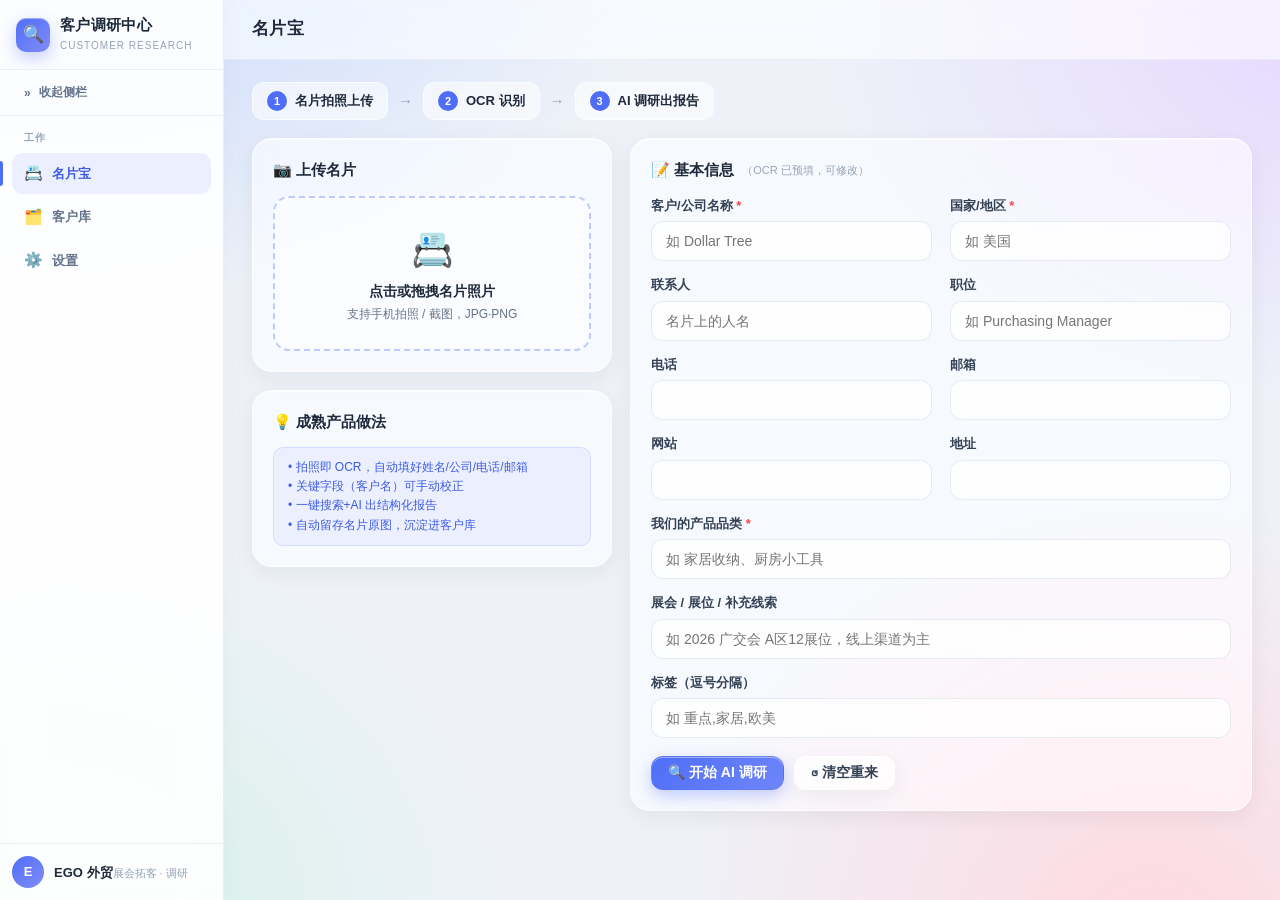
==== static/index.html @ 83ba2382 "feat: 升级名片宝客户调研工作台" ====
<!DOCTYPE html>
<html lang="zh-CN">
<head>
<meta charset="UTF-8">
<meta name="viewport" content="width=device-width, initial-scale=1.0">
<link rel="icon" href="/static/favicon.ico" type="image/x-icon">
<title>客户背景调研 · EGO</title>
<link rel="stylesheet" href="/static/styles.css">
</head>
<body>
<div class="layout">
  <!-- 侧栏 -->
  <aside class="sidebar" id="sidebar">
    <div class="sb-brand">
      <div class="sb-logo">🔍</div>
      <div class="sb-brand-txt">
        <b>客户调研中心</b>
        <span>Customer Research</span>
      </div>
    </div>
    <div class="sb-toggle">
      <button onclick="toggleSidebar()"><span style="font-weight:800">»</span><span class="lbl">收起侧栏</span></button>
    </div>
    <nav class="sb-nav">
      <div class="sb-group-label">工作</div>
      <div class="sb-link active" id="nav-entry" onclick="go('entry')"><span class="ic">📇</span><span class="lbl">名片宝</span></div>
      <div class="sb-link" id="nav-library" onclick="go('library')"><span class="ic">🗂️</span><span class="lbl">客户库</span></div>
      <div class="sb-link" id="nav-settings" onclick="go('settings')"><span class="ic">⚙️</span><span class="lbl">设置</span></div>
    </nav>
    <div class="sb-user">
      <div class="sb-avatar">E</div>
      <div class="sb-user-txt"><b>EGO 外贸</b><span>展会拓客 · 调研</span></div>
    </div>
  </aside>

  <!-- 主区 -->
  <div class="main">
    <header class="topbar">
      <button class="hamburger" id="hamburger" onclick="openSidebar()" aria-label="打开菜单">☰</button>
      <div>
        <h1 id="tb-title">名片宝</h1>
        <div class="sub" id="tb-sub"></div>
      </div>
      <div id="tb-actions"></div>
    </header>
    <div class="content">
      <div class="content-inner">
        <!-- 录入调研视图 -->
        <section id="view-entry" class="view"></section>
        <!-- 客户库视图 -->
        <section id="view-library" class="view" style="display:none"></section>
        <!-- 设置视图 -->
        <section id="view-settings" class="view" style="display:none"></section>
      </div>
    </div>
  </div>
</div>

<div class="toast" id="toast"></div>
<div id="lightbox-host"></div>
<div class="sb-overlay" id="sbOverlay" onclick="closeSidebar()"></div>

<script src="/static/app.js"></script>
</body>
</html>
---- static/styles.css ----
/* ============ Liquid Glass 设计系统（EGO 统一规范） ============ */
:root {
  --primary: #4f6ef7;
  --primary-dark: #3d5be5;
  --primary-2: #818cf8;
  --danger: #ef4444;
  --text-main: #0f172a;
  --text-sub: #1e293b;
  --text-body: #334155;
  --text-muted: #64748b;
  --text-weak: #94a3b8;
  --border: #e8ecf2;
  --header-h: 60px;
  --sidebar-w: 224px;
  --sidebar-w-collapsed: 68px;
  --page-max: 1400px;

  --spring: cubic-bezier(0.32, 0.72, 0, 1);
  --glass-bg: rgba(255, 255, 255, 0.55);
  --glass-bg-strong: rgba(255, 255, 255, 0.72);
  --glass-border: rgba(255, 255, 255, 0.65);
  --glass-shadow: 0 6px 22px rgba(15, 23, 42, 0.06), inset 0 1px 0 rgba(255, 255, 255, 0.7);
  --glass-shadow-lg: 0 30px 60px rgba(15, 23, 42, 0.18), inset 0 1px 0 rgba(255, 255, 255, 0.6);
}

* { margin: 0; padding: 0; box-sizing: border-box; }
html, body { height: 100%; }
body {
  font-family: "PingFang SC", "Microsoft YaHei", sans-serif;
  color: var(--text-main);
  -webkit-font-smoothing: antialiased;
  text-rendering: optimizeLegibility;
  line-height: 1.5;
  background:
    radial-gradient(1100px 720px at 6% -10%,   #c7d8ff 0%, transparent 55%),
    radial-gradient(1000px 760px at 104% 2%,   #e6d8ff 0%, transparent 52%),
    radial-gradient(900px 820px at 90% 104%,   #ffd9e1 0%, transparent 55%),
    radial-gradient(820px 700px at 4% 102%,    #d4f1e7 0%, transparent 55%),
    #eef2f8;
  background-attachment: fixed;
}

/* ============ 布局 ============ */
.layout { display: flex; min-height: 100vh; }

/* 侧栏 */
.sidebar {
  position: sticky; top: 0; height: 100vh; flex-shrink: 0;
  width: var(--sidebar-w);
  display: flex; flex-direction: column;
  background: rgba(255,255,255,0.92);
  backdrop-filter: blur(20px) saturate(160%); -webkit-backdrop-filter: blur(20px) saturate(160%);
  border-right: 1px solid rgba(226,232,240,0.7);
  box-shadow: 4px 0 24px rgba(15,23,42,0.025);
  transition: width 0.2s var(--spring);
  z-index: 50;
}
.sidebar.collapsed { width: var(--sidebar-w-collapsed); }
.sb-brand { display: flex; align-items: center; gap: 10px; padding: 16px; border-bottom: 1px solid rgba(226,232,240,0.7); overflow: hidden; }
.sb-logo { width: 34px; height: 34px; border-radius: 10px; flex-shrink: 0; display:flex;align-items:center;justify-content:center;
  background: linear-gradient(135deg, #4f6ef7, #818cf8); color: #fff; font-size: 17px;
  box-shadow: 0 6px 16px rgba(79,110,247,0.32), inset 0 1px 0 rgba(255,255,255,0.4); }
.sb-brand-txt { min-width: 0; line-height: 1.2; }
.sb-brand-txt b { display:block; font-size: 15px; font-weight: 800; color: #1e293b; letter-spacing: .3px; white-space: nowrap; }
.sb-brand-txt span { font-size: 10px; color: var(--text-weak); letter-spacing: 1px; text-transform: uppercase; }
.sb-toggle { padding: 8px 16px; border-bottom: 1px solid rgba(226,232,240,0.7); }
.sb-toggle button { display:flex; align-items:center; gap:8px; width:100%; border:none; background:none; cursor:pointer;
  color: var(--text-muted); font-size: 12px; font-weight: 600; font-family: inherit; padding: 6px 8px; border-radius: 9px; transition: all .2s var(--spring);}
.sb-toggle button:hover { background: rgba(79,110,247,0.08); color: var(--primary); }
.sb-nav { flex:1; overflow-y:auto; padding: 14px 12px; }
.sb-group-label { font-size: 10px; font-weight: 700; letter-spacing: 1.2px; color: var(--text-weak); text-transform: uppercase; padding: 0 12px 8px; }
.sb-link { display:flex; align-items:center; gap: 10px; padding: 9px 12px; margin-bottom: 3px; border-radius: 11px;
  color: var(--text-muted); font-size: 13px; font-weight: 600; cursor: pointer; position: relative; transition: all .2s var(--spring); white-space: nowrap; }
.sb-link:hover { background: rgba(255,255,255,0.6); color: var(--text-sub); }
.sb-link.active { background: rgba(79,110,247,0.1); color: var(--primary-dark); font-weight: 700; }
.sb-link.active::before { content:''; position:absolute; left:-12px; top:8px; bottom:8px; width:3px; border-radius: 0 3px 3px 0; background: var(--primary); }
.sb-link .ic { width: 18px; text-align:center; flex-shrink:0; font-size: 15px; }
.sidebar.collapsed .sb-brand-txt, .sidebar.collapsed .sb-group-label, .sidebar.collapsed .sb-link span.lbl, .sidebar.collapsed .sb-toggle span.lbl { display:none; }
.sidebar.collapsed .sb-link { justify-content: center; }
.sidebar.collapsed .sb-toggle button { justify-content: center; }
.sb-user { border-top: 1px solid rgba(226,232,240,0.7); padding: 12px; display:flex; align-items:center; gap:10px; }
.sb-avatar { width: 32px; height: 32px; border-radius: 50%; flex-shrink:0; background: linear-gradient(135deg,#4f6ef7,#818cf8); color:#fff; display:flex;align-items:center;justify-content:center; font-weight:700; font-size:13px; }
.sb-user-txt b { font-size: 13px; color: var(--text-sub); }
.sb-user-txt span { font-size: 11px; color: var(--text-weak); }
.sidebar.collapsed .sb-user-txt { display:none; }
.sidebar.collapsed .sb-user { justify-content:center; }

/* 主区 */
.main { flex:1; min-width:0; display:flex; flex-direction:column; }
.topbar { height: var(--header-h); flex-shrink:0; position: sticky; top:0; z-index: 40;
  display:flex; align-items:center; justify-content: space-between; padding: 0 28px;
  background: rgba(255,255,255,0.6); backdrop-filter: blur(14px) saturate(160%); -webkit-backdrop-filter: blur(14px) saturate(160%);
  border-bottom: 1px solid rgba(226,232,240,0.6); }
.topbar h1 { font-size: 17px; font-weight: 800; color: var(--text-sub); letter-spacing:.3px; }
.topbar .sub { font-size: 11px; color: var(--text-weak); margin-top:1px; }
.content { flex:1; overflow-y:auto; padding: 22px 28px 60px; }
.content-inner { max-width: var(--page-max); margin: 0 auto; }
.view { animation: viewFade .4s var(--spring) both; }
@keyframes viewFade { from { opacity:0; transform: translateY(10px);} to { opacity:1; transform:none; } }

/* ============ 玻璃卡片 ============ */
.glass {
  background: var(--glass-bg);
  backdrop-filter: blur(14px) saturate(160%); -webkit-backdrop-filter: blur(14px) saturate(160%);
  border: 1px solid var(--glass-border); border-radius: 20px; padding: 20px;
  box-shadow: var(--glass-shadow);
  transition: transform .28s var(--spring), box-shadow .28s var(--spring), border-color .28s;
}
.glass:hover { box-shadow: 0 16px 36px rgba(15,23,42,0.12), inset 0 1px 0 rgba(255,255,255,0.7); }
.card-title { font-size: 15px; font-weight: 700; color: var(--text-sub); margin-bottom: 14px; display:flex; align-items:center; gap:8px; }

/* ============ 按钮 ============ */
.btn { display:inline-flex; align-items:center; justify-content:center; gap:6px; height: 34px; padding: 0 16px; border-radius: 12px;
  font-size: 14px; font-weight: 600; cursor: pointer; border: 1px solid transparent; font-family: inherit; white-space: nowrap; transition: all .22s var(--spring); }
.btn-primary { background: linear-gradient(135deg,#4f6ef7,#6f86fa); color:#fff; box-shadow: 0 6px 16px rgba(79,110,247,0.32), inset 0 1px 0 rgba(255,255,255,0.4); }
.btn-primary:hover { transform: translateY(-1px); box-shadow: 0 8px 20px rgba(79,110,247,0.4), inset 0 1px 0 rgba(255,255,255,0.5); }
.btn-primary:active { transform: translateY(0) scale(0.98); }
.btn-primary:disabled { opacity:.5; cursor:not-allowed; transform:none; }
.btn-ghost { background: rgba(255,255,255,0.55); backdrop-filter: blur(10px); -webkit-backdrop-filter: blur(10px); color: var(--text-body); border:1px solid rgba(255,255,255,0.7); box-shadow: var(--glass-shadow); }
.btn-ghost:hover { color: var(--primary); border-color: rgba(79,110,247,0.4); background: rgba(255,255,255,0.7); }
.btn-danger { background: linear-gradient(135deg,#ef4444,#f87171); color:#fff; box-shadow: 0 6px 16px rgba(239,68,68,0.3), inset 0 1px 0 rgba(255,255,255,0.35); }
.btn-sm { height: 30px; padding: 0 12px; font-size: 13px; border-radius: 10px; }
.btn-icon { width:34px; height:34px; padding:0; border-radius:12px; }

/* ============ 表单 ============ */
.form-grid { display:grid; grid-template-columns: 1fr 1fr; gap: 14px 18px; }
.form-row { display:flex; flex-direction:column; gap:6px; }
.form-row.full { grid-column: 1 / -1; }
.form-row label { font-size: 13px; font-weight: 600; color: var(--text-body); }
.form-row label .req { color: var(--danger); }
.form-row input, .form-row textarea, .form-row select {
  padding: 11px 14px; border-radius: 12px; font-size: 14px; color: var(--text-main); font-family: inherit;
  border: 1px solid rgba(226,232,240,0.85); background: rgba(255,255,255,0.6);
  backdrop-filter: blur(8px); -webkit-backdrop-filter: blur(8px); transition: border-color .2s var(--spring), box-shadow .2s var(--spring), background .2s; width:100%; }
.form-row input:focus, .form-row textarea:focus, .form-row select:focus { outline:none; border-color: var(--primary); box-shadow: 0 0 0 4px rgba(79,110,247,0.14); background: rgba(255,255,255,0.85); }
.form-row textarea { resize: vertical; min-height: 70px; line-height:1.6; }
@media (max-width: 620px) { .form-grid { grid-template-columns: 1fr; } }

/* ============ 上传区 ============ */
.dropzone { border: 2px dashed rgba(79,110,247,0.35); border-radius: 16px; padding: 26px; text-align:center; cursor:pointer;
  background: rgba(255,255,255,0.45); transition: all .2s var(--spring); color: var(--text-muted); }
.dropzone:hover, .dropzone.drag { border-color: var(--primary); background: rgba(79,110,247,0.06); color: var(--primary); }
.dropzone .dz-ic { font-size: 34px; }
.dropzone .dz-t { font-size: 14px; font-weight: 700; margin-top: 6px; color: var(--text-sub); }
.dropzone .dz-s { font-size: 12px; margin-top: 3px; }
.img-preview { margin-top: 14px; display:flex; gap:12px; align-items:center; }
.img-preview img { width: 120px; height: 80px; object-fit: cover; border-radius: 12px; box-shadow: var(--glass-shadow); }
.img-preview .meta { font-size: 12px; color: var(--text-muted); }

/* ============ 状态徽章 ============ */
.badge { font-size: 11px; font-weight: 700; padding: 3px 10px; border-radius: 8px; white-space: nowrap; }
.badge-new { background: rgba(148,163,184,0.18); color: #64748b; }
.badge-researched { background: rgba(79,110,247,0.14); color: var(--primary); }
.badge-contacted { background: rgba(34,197,94,0.14); color: #16a34a; }
.badge-deal { background: rgba(245,158,11,0.16); color: #b45309; }
.status-select { font-size: 11px; padding: 3px 8px; border-radius: 8px; border:1px solid rgba(226,232,240,0.9); background: rgba(255,255,255,0.7); font-family:inherit; color: var(--text-body); cursor:pointer; }
.match-high { background: #dcfce7; color: #166534; }
.match-medium { background: #fef9c3; color: #854d0e; }
.match-low { background: #fee2e2; color: #991b1b; }

/* ============ 表格 ============ */
.toolbar { display:flex; gap:10px; align-items:center; flex-wrap:wrap; margin-bottom: 16px; }
.toolbar .search { flex:1; min-width: 200px; position:relative; }
.toolbar .search input { width:100%; padding: 9px 14px 9px 36px; border-radius: 12px; border:1px solid rgba(226,232,240,0.85); background: rgba(255,255,255,0.6); font-family:inherit; font-size:13px; }
.toolbar .search input:focus { outline:none; border-color: var(--primary); box-shadow: 0 0 0 4px rgba(79,110,247,0.12); }
.toolbar .search .si { position:absolute; left:12px; top:50%; transform: translateY(-50%); color: var(--text-weak); }
.table-wrap { overflow:auto; border-radius: 16px; }
table.tbl { width:100%; border-collapse: collapse; font-size: 13px; }
.tbl thead th { text-align:left; font-size: 11px; font-weight:700; letter-spacing:.5px; color: var(--text-muted); padding: 12px 14px; border-bottom: 1px solid rgba(226,232,240,0.8); position:sticky; top:0; background: rgba(255,255,255,0.8); backdrop-filter: blur(8px); }
.tbl tbody td { padding: 12px 14px; border-bottom: 1px solid rgba(226,232,240,0.55); color: var(--text-body); vertical-align: middle; }
.tbl tbody tr { transition: background .18s var(--spring); cursor:pointer; }
.tbl tbody tr:hover { background: rgba(79,110,247,0.05); }
.tbl .c-name { font-weight: 700; color: var(--text-sub); }
.tbl .c-sub { font-size: 11px; color: var(--text-weak); }
.row-actions { display:flex; gap:6px; }

/* ============ 报告 ============ */
.rpt-head { display:flex; justify-content: space-between; align-items:flex-start; gap:14px; flex-wrap:wrap; margin-bottom: 18px; }
.rpt-head h2 { font-size: 22px; font-weight: 800; color: var(--text-sub); }
.rpt-head .meta { font-size: 12px; color: var(--text-weak); margin-top:4px; }
.rpt-summary { background: rgba(79,110,247,0.06); border:1px solid rgba(79,110,247,0.18); border-radius: 14px; padding: 14px 16px; font-size: 14px; color: var(--text-sub); margin-bottom: 18px; line-height:1.7; }
.section { margin-bottom: 12px; border:1px solid var(--glass-border); border-radius: 14px; overflow:hidden; background: rgba(255,255,255,0.5); }
.sec-hd { padding: 13px 16px; background: rgba(255,255,255,0.4); display:flex; align-items:center; gap:10px; cursor:pointer; user-select:none; transition: background .18s; }
.sec-hd:hover { background: rgba(79,110,247,0.06); }
.sec-hd h3 { font-size: 14px; font-weight: 700; color: var(--text-sub); flex:1; }
.sec-hd .arr { color: var(--text-weak); font-size: 12px; }
.sec-bd { padding: 16px; font-size: 13px; color: var(--text-body); line-height: 1.9; }
.sec-bd.off { display:none; }
.sec-bd ul, .sec-bd ol { padding-left: 20px; margin: 6px 0; }
.sec-bd li { margin: 4px 0; }
.sec-bd p { margin: 6px 0; }
.sec-bd h4 { font-size: 13px; color: var(--text-sub); margin: 10px 0 4px; }
.sec-bd strong { color: var(--text-main); }
.sec-bd a { color: var(--primary); }
.tag-red { background:#fee2e2; color:#991b1b; padding:1px 8px; border-radius:10px; font-size:11px; font-weight:600; }
.tag-yellow { background:#fef9c3; color:#854d0e; padding:1px 8px; border-radius:10px; font-size:11px; font-weight:600; }

/* 媒体墙 */
.media-sec { margin-top: 18px; }
.media-sec h4 { font-size: 13px; font-weight:700; color: var(--text-sub); margin-bottom: 10px; }
.gallery { display:flex; flex-wrap:wrap; gap:8px; }
.gallery img { height: 130px; width:auto; object-fit:cover; border-radius: 12px; cursor:pointer; box-shadow: 0 4px 12px rgba(15,23,42,0.08), inset 0 1px 0 rgba(255,255,255,0.5); transition: transform .25s var(--spring); }
.gallery img:hover { transform: scale(1.04); }
.vid-grid { display:grid; grid-template-columns: repeat(auto-fill, minmax(220px,1fr)); gap:12px; margin-top:10px; }
.vid-card { border-radius:14px; overflow:hidden; background: rgba(255,255,255,0.6); border:1px solid var(--glass-border); box-shadow: var(--glass-shadow); transition: transform .25s var(--spring); }
.vid-card:hover { transform: translateY(-3px); }
.vid-card a { text-decoration:none; color:inherit; display:block; }
.vid-card .thumb { width:100%; height:120px; background: #0f172a center/cover no-repeat; position:relative; }
.vid-card .thumb .play { position:absolute; inset:0; display:flex; align-items:center; justify-content:center; color:#fff; font-size:30px; background: rgba(15,23,42,0.25); }
.vid-card .vt { padding: 10px 12px; font-size:12px; color: var(--text-body); line-height:1.5; }

/* 进度 */
.progress-wrap { text-align:center; padding: 30px; }
.spinner { width:38px; height:38px; border:3px solid rgba(79,110,247,0.2); border-top-color: var(--primary); border-radius:50%; margin: 0 auto 14px; animation: spin 0.8s linear infinite; }
@keyframes spin { to { transform: rotate(360deg);} }
.progress-wrap p { font-size:13px; color: var(--text-muted); }

/* 空状态 */
.empty { text-align:center; padding: 50px 20px; color: var(--text-weak); }
.empty .e-ic { font-size: 40px; }

/* Toast */
.toast { position:fixed; left:50%; bottom:28px; transform: translateX(-50%) translateY(16px); background: rgba(15,23,42,0.88); color:#fff; font-size:13px; font-weight:500; padding:10px 18px; border-radius:12px; box-shadow:0 12px 32px rgba(15,23,42,0.25); opacity:0; pointer-events:none; transition: opacity .25s ease, transform .25s ease; z-index: 9999; max-width: 80vw; }
.toast.show { opacity:1; transform: translateX(-50%) translateY(0); }

/* 灯箱 */
.lightbox { position:fixed; inset:0; z-index:300; background: rgba(15,23,42,0.9); backdrop-filter: blur(8px); display:flex; align-items:center; justify-content:center; }
.lightbox img { max-width:88vw; max-height:84vh; border-radius:12px; box-shadow:0 30px 60px rgba(0,0,0,0.5); }
.lightbox .lb-close { position:absolute; top:20px; right:24px; width:40px; height:40px; border-radius:50%; border:none; cursor:pointer; background: rgba(255,255,255,0.15); color:#fff; font-size:22px; }
.lightbox .lb-close:hover { background: rgba(255,255,255,0.3); }

/* 两栏布局（录入页） */
.two-col { display:grid; grid-template-columns: 360px 1fr; gap: 18px; align-items:start; }
@media (max-width: 980px){ .two-col { grid-template-columns: 1fr; } }
.stack > * + * { margin-top: 18px; }

/* 提示条 */
.note { font-size: 12px; padding: 10px 14px; border-radius: 10px; line-height:1.6; }
.note-warn { background: #fffbeb; border:1px solid #fde68a; color:#92400e; }
.note-info { background: rgba(79,110,247,0.06); border:1px solid rgba(79,110,247,0.15); color: var(--primary-dark); }

/* ============ 移动端专项优化 ============ */
.hamburger { display:none; width:38px; height:38px; border:none; background:rgba(79,110,247,0.1); color:var(--primary); border-radius:11px; font-size:18px; cursor:pointer; flex-shrink:0; align-items:center; justify-content:center; }

@media (max-width: 820px) {
  /* 侧栏变抽屉 + 遮罩 */
  .hamburger { display:flex; }
  .sidebar {
    position: fixed; top:0; left:0; height:100vh; z-index:200;
    width: var(--sidebar-w); transform: translateX(-100%);
    box-shadow: 12px 0 40px rgba(15,23,42,0.25);
    transition: transform .26s var(--spring);
  }
  .sidebar.open { transform: translateX(0); }
  .sidebar.collapsed { width: var(--sidebar-w); } /* 移动端强制展开 */
  .sb-overlay { position:fixed; inset:0; background:rgba(15,23,42,0.42); backdrop-filter:blur(2px); -webkit-backdrop-filter:blur(2px); z-index:150; opacity:0; pointer-events:none; transition:opacity .26s ease; }
  .sb-overlay.show { opacity:1; pointer-events:auto; }

  /* 顶栏 */
  .topbar { padding: 0 12px; height:54px; }
  .topbar h1 { font-size:15px; }
  .topbar .sub { font-size:10px; }

  /* 内容 */
  .content { padding: 14px 12px 56px; }
  .content-inner { max-width:100%; }

  /* 表单 / 两栏单列 */
  .form-grid { grid-template-columns: 1fr; gap:12px; }
  .two-col { gap:14px; }

  /* 触控区加大 */
  .btn { height:40px; padding:0 14px; }
  .btn-sm { height:34px; }
  .status-select { height:34px; }
  .toolbar { gap:8px; }
  .toolbar .search { min-width:100%; }
  .dropzone { padding:20px 14px; }

  /* 报告页 */
  .rpt-head h2 { font-size:18px; }
  .gallery img { height:96px; }
  .vid-grid { grid-template-columns: 1fr 1fr; }

  /* 客户库表格 → 卡片 */
  .tbl thead { display:none; }
  .tbl, .tbl tbody, .tbl tr, .tbl td { display:block; width:100%; }
  .tbl tbody tr { background:rgba(255,255,255,0.55); border:1px solid var(--glass-border); border-radius:13px; margin-bottom:10px; padding:4px 2px; box-shadow:var(--glass-shadow); }
  .tbl tbody tr:hover { background:rgba(255,255,255,0.72); }
  .tbl tbody td { border:none; padding:8px 14px; display:flex; justify-content:space-between; align-items:center; gap:14px; text-align:right; }
  .tbl tbody td::before { content:attr(data-label); font-size:11px; font-weight:700; color:var(--text-muted); text-align:left; flex-shrink:0; }
  .tbl .c-name { font-weight:700; }
  .row-actions { width:100%; justify-content:flex-end; }

  /* 弹窗 / 灯箱移动适配 */
  .lightbox { padding:10px !important; }
  .lightbox .glass { max-width:100% !important; }
}

@media (max-width: 420px) {
  .vid-grid { grid-template-columns: 1fr; }
  .rpt-head h2 { font-size:16px; }
  .topbar .sub { display:none; }
}

/* 步骤条（录入页顶部流程引导） */
.steps { display:flex; align-items:center; gap:10px; flex-wrap:wrap; margin-bottom:18px; }
.step { display:flex; align-items:center; gap:8px; background:var(--glass-bg); border:1px solid var(--glass-border); border-radius:12px; padding:8px 14px; font-size:13px; font-weight:600; color:var(--text-sub); }
.step .num { display:inline-flex; align-items:center; justify-content:center; width:20px; height:20px; border-radius:50%; background:var(--primary); color:#fff; font-size:11px; font-weight:800; }
.step-arrow { color:var(--text-weak); font-size:15px; }
.cfg-status { margin-top:14px; font-size:13px; min-height:20px; }
@media (max-width: 820px){
  .steps { gap:6px; }
  .step { font-size:12px; padding:6px 10px; }
  .step-arrow { font-size:13px; }
}
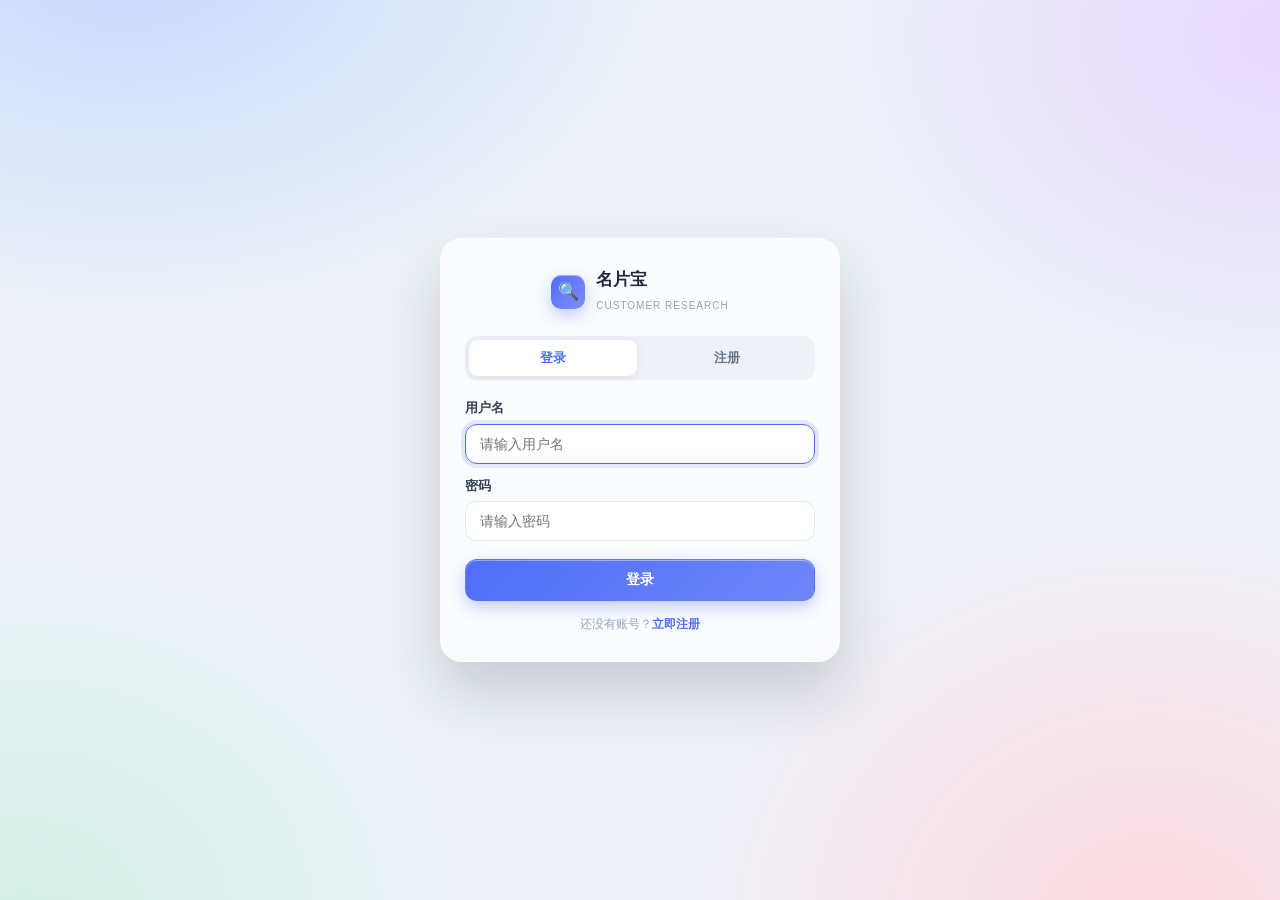
==== commit 712300df: "feat(ui+docs): 账号体系界面截图更新 + 清除公开仓库中的凭据与品牌痕迹 screenshots/ — 整套替换   - 新增 16 张界面截图：桌面端客户库（表格/卡片）、客户档案与调" ====
--- a/static/index.html
+++ b/static/index.html
@@ -4,7 +4,7 @@
 <meta charset="UTF-8">
 <meta name="viewport" content="width=device-width, initial-scale=1.0">
 <link rel="icon" href="/static/favicon.ico" type="image/x-icon">
-<title>客户背景调研 · EGO</title>
+<title>名片宝 · 客户背景调研</title>
 <link rel="stylesheet" href="/static/styles.css">
 </head>
 <body>
@@ -25,12 +25,10 @@
       <div class="sb-group-label">工作</div>
       <div class="sb-link active" id="nav-entry" onclick="go('entry')"><span class="ic">📇</span><span class="lbl">名片宝</span></div>
       <div class="sb-link" id="nav-library" onclick="go('library')"><span class="ic">🗂️</span><span class="lbl">客户库</span></div>
-      <div class="sb-link" id="nav-settings" onclick="go('settings')"><span class="ic">⚙️</span><span class="lbl">设置</span></div>
+      <div class="sb-link admin-only" id="nav-admin" onclick="go('admin')" style="display:none"><span class="ic">👥</span><span class="lbl">账户管理</span></div>
+      <div class="sb-link admin-only" id="nav-settings" onclick="go('settings')" style="display:none"><span class="ic">🔑</span><span class="lbl">API 设置</span></div>
     </nav>
-    <div class="sb-user">
-      <div class="sb-avatar">E</div>
-      <div class="sb-user-txt"><b>EGO 外贸</b><span>展会拓客 · 调研</span></div>
-    </div>
+    <div class="sb-user" id="sbUser"></div>
   </aside>
 
   <!-- 主区 -->
@@ -41,7 +39,9 @@
         <h1 id="tb-title">名片宝</h1>
         <div class="sub" id="tb-sub"></div>
       </div>
-      <div id="tb-actions"></div>
+      <div id="tb-actions">
+        <button class="help-btn" id="helpBtn" onclick="toggleHelp()" aria-label="应用说明" title="应用说明">?</button>
+      </div>
     </header>
     <div class="content">
       <div class="content-inner">
@@ -51,13 +51,53 @@
         <section id="view-library" class="view" style="display:none"></section>
         <!-- 设置视图 -->
         <section id="view-settings" class="view" style="display:none"></section>
+        <!-- 账户管理视图（管理员） -->
+        <section id="view-admin" class="view" style="display:none"></section>
       </div>
     </div>
   </div>
 </div>
 
+<!-- 登录 / 注册（未登录时覆盖全屏） -->
+<div class="auth-gate" id="authGate" style="display:none">
+  <div class="auth-card">
+    <div class="auth-brand">
+      <div class="sb-logo">🔍</div>
+      <div>
+        <b>名片宝</b>
+        <span>Customer Research</span>
+      </div>
+    </div>
+    <div class="auth-tabs">
+      <button class="auth-tab active" id="tabLogin" onclick="switchAuth('login')">登录</button>
+      <button class="auth-tab" id="tabRegister" onclick="switchAuth('register')">注册</button>
+    </div>
+    <div class="auth-form" id="authForm"></div>
+  </div>
+</div>
+
 <div class="toast" id="toast"></div>
 <div id="lightbox-host"></div>
+
+<!-- 应用说明弹层（右上角 ? 触发） -->
+<div class="help-pop" id="helpPop" style="display:none">
+  <div class="help-head">
+    <div class="help-title">应用说明</div>
+    <button class="help-close" onclick="toggleHelp()" aria-label="关闭">✕</button>
+  </div>
+  <div class="help-body">
+    <p class="help-intro">名片宝用于展会拓客：拍一张名片照片，系统自动完成识别与客户背景调研。</p>
+    <ol class="help-steps">
+      <li><b>上传名片</b>：点击或拖拽名片照片，即保存到本账号的「名片夹」（按账号分开存放）。</li>
+      <li><b>OCR 识别</b>：对已保存的名片自动识别，填好姓名、公司、电话、邮箱等字段，可随时重试。</li>
+      <li><b>人工校正</b>：关键字段（尤其是客户名称）可手动修改。</li>
+      <li><b>AI 调研</b>：联网搜索 + AI 生成结构化报告；也可以不传名片，直接输入客户名称调研。</li>
+      <li><b>沉淀客户库</b>：报告与名片自动关联入库，支持筛选与批量导出。</li>
+    </ol>
+    <p class="help-foot">提示：调研任务会排队执行（并发上限默认 2），每个账号每天默认最多 10 次，避免打爆搜索/大模型额度。未配置视觉模型时，OCR 自动回退本地识别，请重点核对客户名称。</p>
+  </div>
+</div>
+
 <div class="sb-overlay" id="sbOverlay" onclick="closeSidebar()"></div>
 
 <script src="/static/app.js"></script>
--- a/static/styles.css
+++ b/static/styles.css
@@ -1,4 +1,4 @@
-/* ============ Liquid Glass 设计系统（EGO 统一规范） ============ */
+/* ============ Liquid Glass 设计系统（统一规范） ============ */
 :root {
   --primary: #4f6ef7;
   --primary-dark: #3d5be5;
@@ -303,14 +303,475 @@
   .topbar .sub { display:none; }
 }
 
-/* 步骤条（录入页顶部流程引导） */
-.steps { display:flex; align-items:center; gap:10px; flex-wrap:wrap; margin-bottom:18px; }
-.step { display:flex; align-items:center; gap:8px; background:var(--glass-bg); border:1px solid var(--glass-border); border-radius:12px; padding:8px 14px; font-size:13px; font-weight:600; color:var(--text-sub); }
-.step .num { display:inline-flex; align-items:center; justify-content:center; width:20px; height:20px; border-radius:50%; background:var(--primary); color:#fff; font-size:11px; font-weight:800; }
-.step-arrow { color:var(--text-weak); font-size:15px; }
+/* ============ 账号 / 角色 ============ */
+.sb-logout { margin-left:auto; flex-shrink:0; width:28px; height:28px; border:none; border-radius:9px; cursor:pointer; background:rgba(148,163,184,0.14); color:var(--text-muted); font-size:14px; transition:all .2s var(--spring); }
+.sb-logout:hover { background:rgba(239,68,68,0.12); color:var(--danger); }
+.sidebar.collapsed .sb-logout { display:none; }
+.sb-user-txt { min-width:0; overflow:hidden; }
+.sb-user-txt b, .sb-user-txt span { display:block; white-space:nowrap; overflow:hidden; text-overflow:ellipsis; }
+
+/* 登录 / 注册门 */
+.auth-gate { position:fixed; inset:0; z-index:500; display:flex; align-items:center; justify-content:center; padding:20px;
+  background:
+    radial-gradient(1000px 680px at 10% -6%, #c7d8ff 0%, transparent 55%),
+    radial-gradient(900px 700px at 100% 4%, #e6d8ff 0%, transparent 52%),
+    radial-gradient(880px 780px at 90% 104%, #ffd9e1 0%, transparent 55%),
+    radial-gradient(820px 680px at 2% 102%, #d4f1e7 0%, transparent 55%), #eef2f8; }
+.auth-card { width:100%; max-width:400px; background:var(--glass-bg-strong); backdrop-filter:blur(20px) saturate(160%); -webkit-backdrop-filter:blur(20px) saturate(160%);
+  border:1px solid var(--glass-border); border-radius:22px; padding:28px 24px; box-shadow:var(--glass-shadow-lg); animation:viewFade .4s var(--spring) both; }
+.auth-brand { display:flex; align-items:center; gap:11px; justify-content:center; margin-bottom:20px; }
+.auth-brand b { display:block; font-size:17px; font-weight:800; color:var(--text-sub); }
+.auth-brand span { font-size:10px; color:var(--text-weak); letter-spacing:1px; text-transform:uppercase; }
+.auth-tabs { display:flex; gap:6px; background:rgba(148,163,184,0.12); border-radius:12px; padding:4px; margin-bottom:18px; }
+.auth-tab { flex:1; height:36px; border:none; background:none; border-radius:9px; font-family:inherit; font-size:13px; font-weight:700; color:var(--text-muted); cursor:pointer; transition:all .2s var(--spring); }
+.auth-tab.active { background:#fff; color:var(--primary); box-shadow:0 2px 8px rgba(15,23,42,0.08); }
+.auth-form .form-row { margin-bottom:12px; }
+.auth-submit { width:100%; height:42px; margin-top:6px; }
+.auth-hint { text-align:center; font-size:12px; color:var(--text-weak); margin-top:14px; }
+.auth-hint a { color:var(--primary); font-weight:600; cursor:pointer; }
+
+/* 角色 / 状态徽章 */
+.role-admin { background:rgba(79,110,247,0.14); color:var(--primary); }
+.role-user { background:rgba(148,163,184,0.16); color:#64748b; }
+.st-on { background:rgba(34,197,94,0.14); color:#16a34a; }
+.st-off { background:rgba(239,68,68,0.12); color:#dc2626; }
+
+/* 统计卡片 */
+.stat-row { display:grid; grid-template-columns:repeat(4,1fr); gap:14px; }
+.stat-card { background:var(--glass-bg); backdrop-filter:blur(14px) saturate(160%); -webkit-backdrop-filter:blur(14px) saturate(160%);
+  border:1px solid var(--glass-border); border-radius:16px; padding:16px 18px; box-shadow:var(--glass-shadow); }
+.stat-card .sv { font-size:26px; font-weight:800; color:var(--primary); line-height:1.1; }
+.stat-card .sl { font-size:12px; color:var(--text-muted); margin-top:4px; }
+
+/* 步骤条（录入页顶部流程引导）— 强制单行，窄屏自动压缩不换行 */
+.steps { display:flex; align-items:center; gap:10px; flex-wrap:nowrap; margin-bottom:18px; overflow:hidden; }
+.step { display:flex; align-items:center; gap:8px; background:var(--glass-bg); border:1px solid var(--glass-border); border-radius:12px; padding:8px 14px; font-size:13px; font-weight:600; color:var(--text-sub); flex:1 1 0; min-width:0; white-space:nowrap; }
+.step .num { display:inline-flex; align-items:center; justify-content:center; width:20px; height:20px; flex-shrink:0; border-radius:50%; background:var(--primary); color:#fff; font-size:11px; font-weight:800; }
+.step .stxt { overflow:hidden; text-overflow:ellipsis; white-space:nowrap; }
+.step-arrow { color:var(--text-weak); font-size:15px; flex-shrink:0; }
 .cfg-status { margin-top:14px; font-size:13px; min-height:20px; }
 @media (max-width: 820px){
   .steps { gap:6px; }
-  .step { font-size:12px; padding:6px 10px; }
+  .step { font-size:12px; padding:6px 10px; gap:6px; }
   .step-arrow { font-size:13px; }
-}
+  .stat-row { grid-template-columns:1fr 1fr; }
+}
+@media (max-width: 420px){
+  .steps { gap:4px; }
+  .step { font-size:11px; padding:5px 7px; gap:5px; border-radius:10px; }
+  .step .num { width:17px; height:17px; font-size:10px; }
+  .step-arrow { font-size:11px; }
+}
+
+/* ============ 移动端增强（v2） ============ */
+@media (max-width: 820px) {
+  /* 安全区适配（iPhone 刘海/底部横条） */
+  .sidebar { padding-top:env(safe-area-inset-top); padding-bottom:env(safe-area-inset-bottom); }
+  .topbar { padding-top:env(safe-area-inset-top); }
+  .auth-gate { padding:calc(16px + env(safe-area-inset-top)) 16px calc(16px + env(safe-area-inset-bottom)); }
+  .content { padding-bottom:calc(70px + env(safe-area-inset-bottom)); }
+
+  /* 顶栏操作区：图标按钮允许收缩 */
+  .topbar > div:last-child { display:flex; gap:6px; flex-shrink:0; }
+  .topbar h1 { white-space:nowrap; overflow:hidden; text-overflow:ellipsis; max-width:46vw; }
+
+  /* 侧栏抽屉内用户区加大触控 */
+  .sb-link { padding:12px 12px; font-size:14px; }
+  .sb-logout { width:34px; height:34px; }
+
+  /* 表单控件：iOS 防缩放需 ≥16px 字号 */
+  .form-row input, .form-row textarea, .form-row select { font-size:16px; padding:12px 14px; }
+  .toolbar .search input { font-size:16px; }
+
+  /* 灯箱内标题换行 */
+  .rpt-head h2 { word-break:break-word; }
+  .sec-hd h3 { font-size:13px; }
+  .sec-bd { padding:14px; font-size:13px; }
+
+  /* 账户管理表格 → 卡片 */
+  .stat-row { gap:10px; }
+  .stat-card { padding:13px 14px; }
+  .stat-card .sv { font-size:22px; }
+}
+
+@media (max-width: 420px) {
+  .stat-row { grid-template-columns:1fr 1fr; }
+  .auth-card { padding:22px 18px; }
+  .gallery img { height:78px; }
+}
+
+/* 触控友好：移动端可点区域不小于 44px 的辅助类 */
+@media (hover: none) and (pointer: coarse) {
+  .sb-link, .btn, .auth-tab, .status-select { min-height:40px; }
+}
+
+/* ============ 应用说明（右上角 ? 按钮 + 弹层） ============ */
+.help-btn {
+  width:32px; height:32px; flex-shrink:0; cursor:pointer;
+  display:flex; align-items:center; justify-content:center;
+  font-size:15px; font-weight:800; font-family:inherit; line-height:1;
+  color:var(--primary);
+  background:rgba(255,255,255,0.7);
+  border:1px solid rgba(79,110,247,0.28);
+  border-radius:50%;
+  box-shadow:0 2px 8px rgba(15,23,42,0.06);
+  transition:transform .2s var(--spring), background .2s, color .2s, border-color .2s, box-shadow .2s;
+}
+.help-btn:hover { background:var(--primary); color:#fff; border-color:var(--primary); transform:translateY(-1px);
+  box-shadow:0 6px 16px rgba(79,110,247,0.32); }
+.help-btn:active { transform:scale(.94); }
+.help-btn.active { background:var(--primary); color:#fff; border-color:var(--primary);
+  box-shadow:0 6px 16px rgba(79,110,247,0.32); }
+
+.help-pop {
+  position:fixed; top:calc(var(--header-h) - 6px); right:28px; z-index:80;
+  width:min(420px, calc(100vw - 32px));
+  background:rgba(255,255,255,0.96);
+  backdrop-filter:blur(20px) saturate(170%); -webkit-backdrop-filter:blur(20px) saturate(170%);
+  border:1px solid rgba(226,232,240,0.9);
+  border-radius:18px;
+  box-shadow:var(--glass-shadow-lg);
+  overflow:hidden;
+  transform-origin:top right;
+  animation:helpIn .26s var(--spring) both;
+}
+@keyframes helpIn { from { opacity:0; transform:translateY(-8px) scale(.97); } to { opacity:1; transform:none; } }
+
+.help-head {
+  display:flex; align-items:center; justify-content:space-between;
+  padding:14px 16px; border-bottom:1px solid rgba(226,232,240,0.8);
+  background:linear-gradient(135deg, rgba(79,110,247,0.10), rgba(129,140,248,0.05));
+}
+.help-title { font-size:15px; font-weight:800; color:var(--text-sub); letter-spacing:.3px; }
+.help-close {
+  width:26px; height:26px; border:none; cursor:pointer;
+  display:flex; align-items:center; justify-content:center;
+  font-size:13px; color:var(--text-muted); background:transparent; border-radius:8px;
+  transition:background .18s, color .18s;
+}
+.help-close:hover { background:rgba(15,23,42,0.06); color:var(--text-main); }
+
+.help-body { padding:15px 17px 17px; font-size:13px; color:var(--text-body); line-height:1.65; }
+.help-intro { margin-bottom:11px; color:var(--text-sub); }
+.help-steps { margin:0 0 12px; padding-left:20px; }
+.help-steps li { margin-bottom:7px; }
+.help-steps li:last-child { margin-bottom:0; }
+.help-steps b { color:var(--text-sub); font-weight:700; }
+.help-foot {
+  margin-top:12px; padding:10px 12px; font-size:12px; color:var(--text-muted);
+  background:rgba(79,110,247,0.06); border:1px solid rgba(79,110,247,0.12);
+  border-radius:11px; line-height:1.55;
+}
+
+@media (max-width: 820px) {
+  .help-pop { right:12px; left:12px; width:auto; top:calc(var(--header-h) + env(safe-area-inset-top) - 4px); }
+  .help-btn { width:36px; height:36px; }
+}
+
+/* ============================================================
+   客户库 · 企业级档案视图（v2）
+   设计原则：实心白卡（非毛玻璃）、统一卡片尺寸、结构化字段、
+             调研数据收进「档案抽屉」的标签页
+   ============================================================ */
+
+/* —— 顶部统计条 —— */
+.lib-stats { display:grid; grid-template-columns:repeat(5,1fr); gap:12px; margin-bottom:18px; }
+.ls-card {
+  background:#fff; border:1px solid var(--border); border-radius:14px; padding:14px 16px;
+  box-shadow:0 1px 2px rgba(15,23,42,0.04);
+}
+.ls-v { font-size:24px; font-weight:800; color:var(--text-main); line-height:1.15; letter-spacing:-.5px; }
+.ls-k { font-size:12px; color:var(--text-muted); margin-top:3px; }
+
+/* —— 工具栏 —— */
+.lib-bar {
+  display:flex; gap:10px; align-items:center; flex-wrap:wrap; margin-bottom:16px;
+  background:#fff; border:1px solid var(--border); border-radius:14px; padding:12px 14px;
+  box-shadow:0 1px 2px rgba(15,23,42,0.04);
+}
+.lib-search { flex:1; min-width:200px; position:relative; }
+.lib-search input { width:100%; padding:9px 14px 9px 36px; border-radius:10px; border:1px solid var(--border);
+  background:#f8fafc; font-family:inherit; font-size:13px; color:var(--text-main); transition:all .18s; }
+.lib-search input:focus { outline:none; border-color:var(--primary); background:#fff; box-shadow:0 0 0 3px rgba(79,110,247,0.12); }
+.lib-search .si { position:absolute; left:12px; top:50%; transform:translateY(-50%); color:var(--text-weak); font-size:13px; }
+.lib-bar-right { display:flex; gap:8px; align-items:center; margin-left:auto; }
+.lib-bar .status-select { height:34px; font-size:12.5px; padding:0 10px; border-radius:10px; background:#f8fafc; border-color:var(--border); }
+
+/* 视图切换 */
+.view-toggle { display:inline-flex; background:#f1f5f9; border-radius:10px; padding:3px; gap:2px; }
+.vt-btn { width:32px; height:28px; border:none; background:transparent; border-radius:7px; cursor:pointer;
+  color:var(--text-muted); font-size:14px; display:flex; align-items:center; justify-content:center; transition:all .18s; }
+.vt-btn:hover { color:var(--text-sub); }
+.vt-btn.active { background:#fff; color:var(--primary); box-shadow:0 1px 3px rgba(15,23,42,0.12); }
+
+/* 导出下拉 */
+.exp-menu { position:relative; }
+.exp-pop {
+  position:absolute; top:calc(100% + 6px); right:0; z-index:60; min-width:150px;
+  background:#fff; border:1px solid var(--border); border-radius:12px; padding:5px;
+  box-shadow:0 12px 32px rgba(15,23,42,0.14); display:none;
+}
+.exp-pop.show { display:block; animation:helpIn .18s var(--spring) both; }
+.exp-pop button { display:block; width:100%; text-align:left; padding:8px 12px; border:none; background:transparent;
+  border-radius:8px; font-family:inherit; font-size:13px; color:var(--text-body); cursor:pointer; transition:background .15s; }
+.exp-pop button:hover { background:rgba(79,110,247,0.08); color:var(--primary); }
+
+/* —— 客户档案卡片网格 —— */
+.cust-grid { display:grid; grid-template-columns:repeat(auto-fill, minmax(320px, 1fr)); gap:16px; }
+
+.ccard {
+  background:#fff; border:1px solid var(--border); border-radius:16px; padding:18px;
+  box-shadow:0 1px 2px rgba(15,23,42,0.04), 0 4px 12px rgba(15,23,42,0.03);
+  cursor:pointer; display:flex; flex-direction:column; gap:12px;
+  transition:transform .22s var(--spring), box-shadow .22s var(--spring), border-color .22s;
+  position:relative;
+}
+.ccard::before { content:''; position:absolute; left:0; top:16px; bottom:16px; width:3px; border-radius:0 3px 3px 0;
+  background:var(--primary); opacity:0; transition:opacity .22s; }
+.ccard:hover { transform:translateY(-3px); border-color:rgba(79,110,247,0.35);
+  box-shadow:0 12px 28px rgba(15,23,42,0.10); }
+.ccard:hover::before { opacity:1; }
+
+.cc-top { display:flex; align-items:flex-start; gap:12px; }
+.cc-avatar {
+  width:44px; height:44px; flex-shrink:0; border-radius:12px;
+  display:flex; align-items:center; justify-content:center;
+  font-size:19px; font-weight:800; color:#fff;
+  background:linear-gradient(135deg,#4f6ef7,#7c8ffa);
+  box-shadow:0 4px 10px rgba(79,110,247,0.28);
+}
+.cc-id { flex:1; min-width:0; }
+.cc-name { font-size:15px; font-weight:800; color:var(--text-main); line-height:1.35;
+  overflow:hidden; text-overflow:ellipsis; white-space:nowrap; }
+.cc-sub { font-size:12px; color:var(--text-muted); margin-top:2px;
+  overflow:hidden; text-overflow:ellipsis; white-space:nowrap; }
+.cc-dim { color:var(--text-weak); font-size:12px; }
+.cc-badge { flex-shrink:0; margin-top:2px; }
+
+.cc-meta { display:flex; flex-direction:column; gap:6px; padding:11px 0; border-top:1px solid #f1f5f9; border-bottom:1px solid #f1f5f9; }
+.cc-row { font-size:12.5px; color:var(--text-body); display:flex; align-items:center; gap:7px;
+  overflow:hidden; text-overflow:ellipsis; white-space:nowrap; }
+.cc-ic { font-size:12px; width:15px; flex-shrink:0; text-align:center; }
+
+.cc-tags { display:flex; flex-wrap:wrap; gap:5px; }
+.cc-tag { font-size:11px; font-weight:600; color:var(--primary-dark); background:rgba(79,110,247,0.09);
+  border:1px solid rgba(79,110,247,0.15); padding:2px 9px; border-radius:7px; }
+.cc-tag-more { background:#f1f5f9; color:var(--text-muted); border-color:var(--border); }
+
+.cc-foot { display:flex; align-items:center; justify-content:space-between; gap:10px; margin-top:auto; }
+.cc-score .badge { font-size:11px; }
+.cc-flag { font-size:11.5px; font-weight:600; }
+.cc-flag.ok { color:#16a34a; }
+.cc-flag.none { color:var(--text-weak); }
+.cc-date { font-size:11px; color:var(--text-weak); margin-top:-6px; }
+
+.cc-actions { display:flex; gap:8px; align-items:center; padding-top:12px; border-top:1px solid #f1f5f9; }
+.cc-actions .btn { flex:1; }
+.cc-actions .btn-icon { flex:0 0 34px; }
+
+/* —— 空状态（大） —— */
+.empty-lg { text-align:center; padding:72px 24px; background:#fff; border:1px dashed var(--border); border-radius:16px; }
+.empty-lg .e-ic { font-size:46px; }
+.empty-lg .e-t { font-size:16px; font-weight:700; color:var(--text-sub); margin-top:12px; }
+.empty-lg .e-s { font-size:13px; color:var(--text-muted); margin-top:6px; line-height:1.6; }
+
+/* ============================================================
+   客户档案抽屉（Profile Drawer）
+   ============================================================ */
+.lb-scrim { position:fixed; inset:0; z-index:320; background:rgba(15,23,42,0.42);
+  backdrop-filter:blur(3px); -webkit-backdrop-filter:blur(3px);
+  display:flex; align-items:flex-start; justify-content:center; padding:44px 20px; overflow:auto; }
+
+.profile {
+  width:100%; max-width:920px; margin:0 auto; background:#fff; border-radius:20px;
+  box-shadow:0 30px 70px rgba(15,23,42,0.32); overflow:hidden;
+  display:flex; flex-direction:column; max-height:calc(100vh - 88px);
+  animation:profIn .3s var(--spring) both;
+}
+@keyframes profIn { from{opacity:0; transform:translateY(14px) scale(.985);} to{opacity:1; transform:none;} }
+
+.pf-head { display:flex; align-items:center; gap:14px; padding:20px 22px; border-bottom:1px solid var(--border);
+  background:linear-gradient(135deg, rgba(79,110,247,0.05), rgba(129,140,248,0.02)); }
+.pf-avatar { width:52px; height:52px; flex-shrink:0; border-radius:14px; display:flex; align-items:center; justify-content:center;
+  font-size:22px; font-weight:800; color:#fff; background:linear-gradient(135deg,#4f6ef7,#7c8ffa);
+  box-shadow:0 6px 14px rgba(79,110,247,0.3); }
+.pf-id { flex:1; min-width:0; }
+.pf-name { font-size:20px; font-weight:800; color:var(--text-main); line-height:1.3; }
+.pf-sub { display:flex; align-items:center; gap:8px; flex-wrap:wrap; margin-top:6px; }
+.pf-no { font-size:11.5px; color:var(--text-weak); font-weight:600; letter-spacing:.3px; }
+.pf-close { width:34px; height:34px; flex-shrink:0; border:none; border-radius:10px; cursor:pointer;
+  background:rgba(15,23,42,0.05); color:var(--text-muted); font-size:15px; display:flex; align-items:center; justify-content:center;
+  transition:all .18s; }
+.pf-close:hover { background:rgba(239,68,68,0.1); color:var(--danger); }
+
+.pf-tabs { display:flex; gap:4px; padding:0 18px; border-bottom:1px solid var(--border); background:#fff; overflow-x:auto; }
+.pf-tab { position:relative; padding:13px 16px; border:none; background:transparent; cursor:pointer;
+  font-family:inherit; font-size:13.5px; font-weight:600; color:var(--text-muted); white-space:nowrap;
+  border-bottom:2px solid transparent; margin-bottom:-1px; transition:color .18s, border-color .18s; }
+.pf-tab:hover { color:var(--text-sub); }
+.pf-tab.active { color:var(--primary); border-bottom-color:var(--primary); }
+.pf-tab-n { display:inline-block; margin-left:5px; font-size:10.5px; font-weight:700; padding:1px 6px;
+  border-radius:8px; background:rgba(79,110,247,0.12); color:var(--primary); }
+
+.pf-body { flex:1; overflow-y:auto; padding:22px; background:#fbfcfe; }
+.pf-pane { display:none; }
+.pf-pane.active { display:block; animation:viewFade .3s var(--spring) both; }
+
+/* 名片原图 */
+.pf-cardimg { margin-bottom:18px; text-align:center; }
+.pf-cardimg img { max-width:100%; max-height:280px; border-radius:12px; cursor:pointer;
+  border:1px solid var(--border); box-shadow:0 4px 14px rgba(15,23,42,0.08); transition:transform .2s var(--spring); }
+.pf-cardimg img:hover { transform:scale(1.012); }
+.pf-cardimg-cap { font-size:11.5px; color:var(--text-weak); margin-top:7px; }
+
+/* 结构化字段组 */
+.pf-group { margin-bottom:18px; }
+.pf-group:last-child { margin-bottom:0; }
+.pf-group-t { font-size:12px; font-weight:800; letter-spacing:.6px; color:var(--text-muted);
+  text-transform:uppercase; margin-bottom:10px; display:flex; align-items:center; gap:8px; }
+.pf-group-t::after { content:''; flex:1; height:1px; background:var(--border); }
+.pf-fields { display:grid; grid-template-columns:repeat(2, 1fr); gap:1px; background:var(--border);
+  border:1px solid var(--border); border-radius:12px; overflow:hidden; }
+.pf-field { background:#fff; padding:11px 14px; display:flex; flex-direction:column; gap:3px; }
+/* 奇数个字段时最后一项跨整行，避免出现灰色空格 */
+.pf-field:last-child:nth-child(odd) { grid-column:1 / -1; }
+.pf-fk { font-size:11px; color:var(--text-weak); font-weight:600; }
+.pf-fv { font-size:13.5px; color:var(--text-main); font-weight:500; word-break:break-word; }
+.pf-fv a { color:var(--primary); text-decoration:none; }
+.pf-fv a:hover { text-decoration:underline; }
+.pf-tags { display:flex; flex-wrap:wrap; gap:6px; }
+
+.pf-foot { display:flex; align-items:center; justify-content:space-between; gap:12px;
+  padding:14px 22px; border-top:1px solid var(--border); background:#fff; }
+.pf-foot-l { display:flex; align-items:center; gap:10px; }
+.pf-foot .status-select { height:34px; font-size:12.5px; padding:0 10px; border-radius:10px; }
+
+/* 报告区在档案页内的样式微调 */
+.pf-pane .rpt-summary { background:#fff; border:1px solid var(--border); }
+.pf-pane .section { background:#fff; border-color:var(--border); }
+.pf-pane .sec-hd { background:#fbfcfe; }
+.pf-pane .sec-bd { background:#fff; }
+
+/* ============================================================
+   响应式
+   ============================================================ */
+@media (max-width: 980px) {
+  .lib-stats { grid-template-columns:repeat(3, 1fr); }
+}
+@media (max-width: 820px) {
+  .lib-stats { grid-template-columns:repeat(3, 1fr); gap:9px; }
+  .ls-card { padding:11px 12px; border-radius:12px; }
+  .ls-v { font-size:20px; }
+  .ls-k { font-size:11px; }
+  .cust-grid { grid-template-columns:1fr; gap:12px; }
+  .ccard { padding:15px; }
+  .lib-bar { padding:10px; gap:8px; }
+  .lib-search { min-width:100%; }
+  .lib-bar-right { margin-left:0; width:100%; }
+  .lib-bar-right .btn { flex:1; }
+  .lib-bar .status-select { flex:1; }
+  .view-toggle { order:-1; }
+
+  .lb-scrim { padding:0; align-items:stretch; }
+  .profile { max-width:none; border-radius:0; max-height:100vh; height:100vh; margin:0; }
+  .pf-head { padding:16px; }
+  .pf-avatar { width:44px; height:44px; font-size:19px; border-radius:12px; }
+  .pf-name { font-size:17px; }
+  .pf-body { padding:16px; }
+  .pf-fields { grid-template-columns:1fr; }
+  .pf-foot { padding:12px 16px; flex-wrap:wrap; }
+  .pf-foot-l { flex:1; }
+}
+
+/* ============================================================
+   调研报告 · 企业级排版（v2）
+   ============================================================ */
+.rptcard {
+  background:#fff; border:1px solid var(--border); border-radius:18px; padding:24px;
+  box-shadow:0 2px 8px rgba(15,23,42,0.05); margin-top:18px;
+}
+.rpt-head { display:flex; justify-content:space-between; align-items:flex-start; gap:14px; flex-wrap:wrap; margin-bottom:18px;
+  padding-bottom:16px; border-bottom:1px solid var(--border); }
+.rpt-head h2 { font-size:19px; font-weight:800; color:var(--text-main); }
+.rpt-head .meta { font-size:12px; color:var(--text-muted); margin-top:5px; }
+
+/* 报告摘要区 */
+.rpt-hero { background:linear-gradient(135deg, rgba(79,110,247,0.06), rgba(129,140,248,0.03));
+  border:1px solid rgba(79,110,247,0.16); border-radius:14px; padding:16px 18px; margin-bottom:16px; }
+.rpt-hero-sum { font-size:14.5px; color:var(--text-sub); line-height:1.75; font-weight:500; }
+.rpt-hero-reason { font-size:13px; color:var(--text-body); line-height:1.7; margin-top:10px; padding-top:10px;
+  border-top:1px dashed rgba(79,110,247,0.2); }
+.rpt-hero-reason b { color:var(--primary-dark); margin-right:8px; font-weight:700; }
+
+/* 报告工具条 */
+.rpt-bar { display:flex; align-items:center; justify-content:space-between; gap:12px; flex-wrap:wrap;
+  padding:10px 14px; background:#f8fafc; border:1px solid var(--border); border-radius:12px; margin-bottom:12px; }
+.rpt-bar-l { display:flex; align-items:center; gap:10px; }
+.rpt-bar-n { font-size:12.5px; color:var(--text-muted); font-weight:600; }
+.rpt-bar-r { display:flex; gap:6px; }
+
+/* 章节标题栏内的「暂无」标记 */
+.sec-na { font-size:10.5px; font-weight:700; color:var(--text-weak); background:#f1f5f9;
+  padding:2px 8px; border-radius:7px; margin-right:4px; }
+.sec-na-txt { color:var(--text-weak); font-size:13px; font-style:italic; }
+.section.sec-empty .sec-hd { opacity:.72; }
+.section.sec-empty .sec-hd h3 { color:var(--text-muted); font-weight:600; }
+
+/* 免责声明 */
+.rpt-disclaimer { margin-top:16px; padding:11px 14px; font-size:12px; color:var(--text-muted);
+  background:#fffbeb; border:1px solid #fde68a; border-radius:11px; line-height:1.6; }
+
+@media print {
+  .sidebar, .topbar, .lib-bar, .lib-stats, .rpt-bar, .cc-actions,
+  .pf-foot, .help-btn, .exp-menu { display:none !important; }
+  .rptcard { box-shadow:none; border:none; }
+  .content { padding:0; overflow:visible; }
+  body { background:#fff; }
+}
+
+@media (max-width: 820px) {
+  .rptcard { padding:16px; border-radius:14px; margin-top:12px; }
+  .rpt-head h2 { font-size:16px; }
+  .rpt-bar { flex-direction:column; align-items:stretch; }
+  .rpt-bar-r { justify-content:flex-end; }
+}
+
+/* ============================================================
+   录入页 · 名片夹 / 配额 / 操作区（v2）
+   ============================================================ */
+.card-title .title-hint { font-size:11px; font-weight:500; color:var(--text-weak); margin-left:auto; text-align:right; }
+
+.entry-actions { display:flex; gap:10px; margin-top:18px; flex-wrap:wrap; }
+.entry-meta { margin-top:12px; display:flex; align-items:center; gap:10px; }
+.quota-pill { font-size:12px; font-weight:600; color:var(--text-muted); background:#f1f5f9;
+  border:1px solid var(--border); border-radius:9px; padding:4px 11px; }
+.quota-pill.low { color:#b45309; background:#fffbeb; border-color:#fde68a; }
+.quota-pill.out { color:#b91c1c; background:#fef2f2; border-color:#fecaca; }
+
+/* 名片夹 */
+.card-strip { margin-top:14px; }
+.strip-title { font-size:11.5px; font-weight:700; color:var(--text-muted); letter-spacing:.4px; margin-bottom:8px; }
+.strip-empty { font-size:12px; color:var(--text-weak); padding:10px 0; }
+.strip-grid { display:grid; grid-template-columns:repeat(auto-fill, minmax(88px, 1fr)); gap:9px; max-height:260px; overflow-y:auto; }
+.cchip { position:relative; border:1px solid var(--border); border-radius:11px; overflow:hidden; cursor:pointer;
+  background:#fff; transition:all .2s var(--spring); }
+.cchip:hover { border-color:rgba(79,110,247,0.4); transform:translateY(-2px); box-shadow:0 6px 16px rgba(15,23,42,0.1); }
+.cchip.active { border-color:var(--primary); box-shadow:0 0 0 2px rgba(79,110,247,0.25); }
+.cchip img { width:100%; height:56px; object-fit:cover; display:block; background:#f1f5f9; }
+.cchip-meta { padding:5px 6px 6px; display:flex; flex-wrap:wrap; gap:3px; align-items:center; }
+.cchip-no { font-size:10px; font-weight:700; color:var(--text-muted); letter-spacing:.2px; }
+.cchip-tag { font-size:9.5px; font-weight:700; padding:1px 6px; border-radius:6px; background:#f1f5f9; color:var(--text-muted); }
+.cchip-tag.ok { background:#dcfce7; color:#166534; }
+.cchip-tag.ocr { background:rgba(79,110,247,0.12); color:var(--primary); }
+.cchip-del { position:absolute; top:3px; right:3px; width:20px; height:20px; border:none; border-radius:50%;
+  background:rgba(15,23,42,0.55); color:#fff; font-size:11px; cursor:pointer; display:flex; align-items:center; justify-content:center;
+  opacity:0; transition:opacity .18s; }
+.cchip:hover .cchip-del { opacity:1; }
+.cchip-del:hover { background:var(--danger); }
+
+@media (max-width: 820px){
+  .strip-grid { grid-template-columns:repeat(auto-fill, minmax(78px, 1fr)); max-height:none; }
+  .cchip img { height:50px; }
+  .entry-actions .btn { flex:1; }
+  .card-title .title-hint { display:none; }
+}
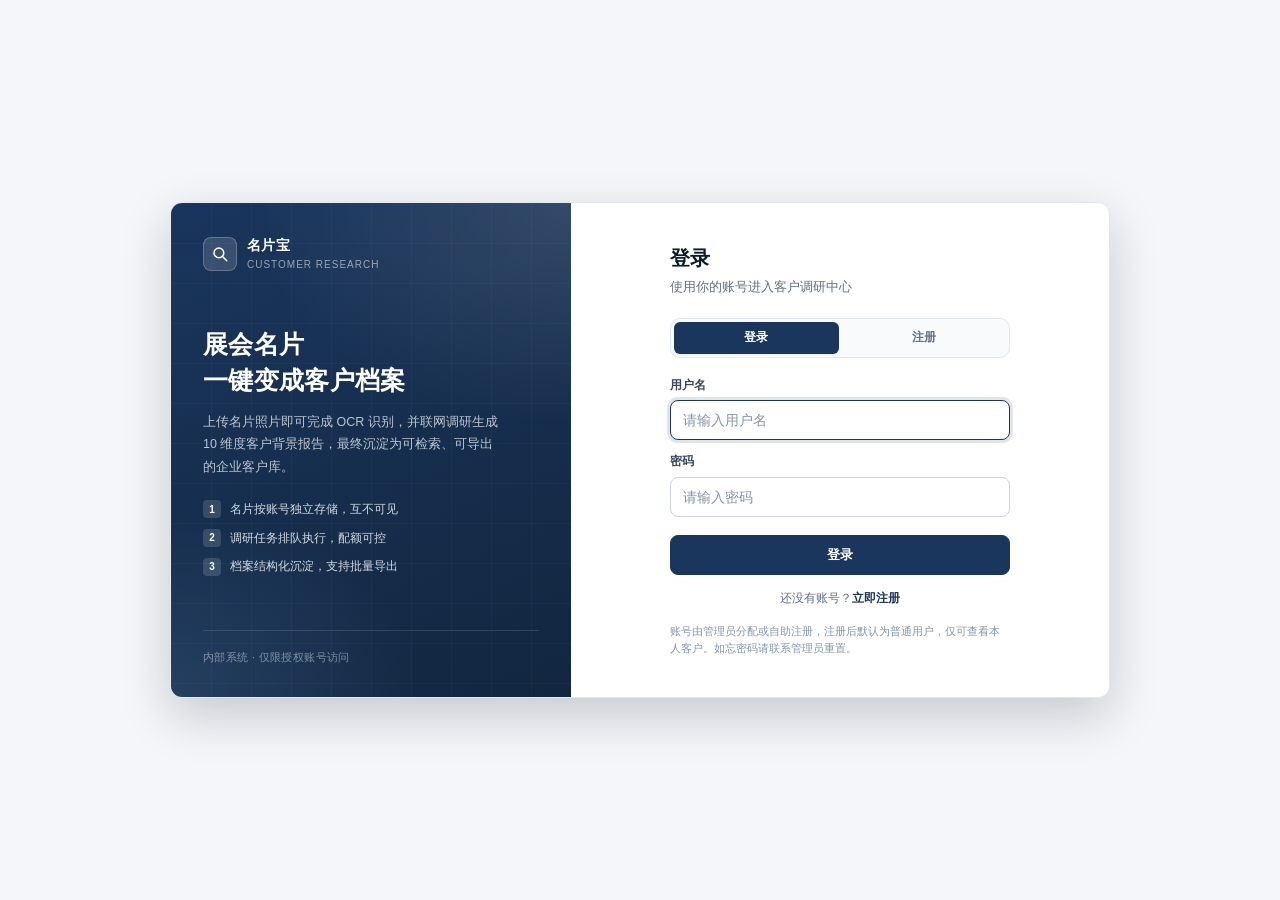
==== commit b3ab01cb: "feat(ui): 统一深海蓝企业后台 UI，重截 22 张界面截图 - 前端按 Product Flow UI 规范重做：主色 #1a365d、页头 76px、侧栏 236px（收起 80px）、 " ====
--- a/static/index.html
+++ b/static/index.html
@@ -2,7 +2,8 @@
 <html lang="zh-CN">
 <head>
 <meta charset="UTF-8">
-<meta name="viewport" content="width=device-width, initial-scale=1.0">
+<meta name="viewport" content="width=device-width, initial-scale=1.0, viewport-fit=cover">
+<meta name="theme-color" content="#1a365d">
 <link rel="icon" href="/static/favicon.ico" type="image/x-icon">
 <title>名片宝 · 客户背景调研</title>
 <link rel="stylesheet" href="/static/styles.css">
@@ -12,21 +13,61 @@
   <!-- 侧栏 -->
   <aside class="sidebar" id="sidebar">
     <div class="sb-brand">
-      <div class="sb-logo">🔍</div>
+      <div class="sb-logo" aria-hidden="true">
+        <svg viewBox="0 0 24 24" fill="none" stroke="currentColor" stroke-width="2" stroke-linecap="round">
+          <circle cx="10.5" cy="10.5" r="6.5"/><path d="M15.4 15.4 21 21"/>
+        </svg>
+      </div>
       <div class="sb-brand-txt">
-        <b>客户调研中心</b>
+        <b>名片宝</b>
         <span>Customer Research</span>
       </div>
     </div>
-    <div class="sb-toggle">
-      <button onclick="toggleSidebar()"><span style="font-weight:800">»</span><span class="lbl">收起侧栏</span></button>
+    <!-- 圆形悬浮钮：圆心骑在侧栏右边线上（与品牌行垂直居中），图标随状态翻转 -->
+    <div class="collapse-row">
+      <button class="side-toggle" id="sideToggle" type="button" onclick="toggleSidebar()"
+              aria-label="折叠侧栏" title="折叠侧栏">
+        <svg class="toggle-ico" viewBox="0 0 24 24" aria-hidden="true">
+          <rect x="3" y="4" width="18" height="16" rx="3.4"/>
+          <path d="M9.4 4v16"/>
+          <path id="sideToggleArrow" d="M15.6 9.4L12.7 12l2.9 2.6"/>
+        </svg>
+      </button>
     </div>
-    <nav class="sb-nav">
-      <div class="sb-group-label">工作</div>
-      <div class="sb-link active" id="nav-entry" onclick="go('entry')"><span class="ic">📇</span><span class="lbl">名片宝</span></div>
-      <div class="sb-link" id="nav-library" onclick="go('library')"><span class="ic">🗂️</span><span class="lbl">客户库</span></div>
-      <div class="sb-link admin-only" id="nav-admin" onclick="go('admin')" style="display:none"><span class="ic">👥</span><span class="lbl">账户管理</span></div>
-      <div class="sb-link admin-only" id="nav-settings" onclick="go('settings')" style="display:none"><span class="ic">🔑</span><span class="lbl">API 设置</span></div>
+    <nav class="sb-nav" aria-label="主导航">
+      <div class="sb-group-label">工作台</div>
+      <button class="sb-link active" type="button" id="nav-entry" onclick="go('entry')">
+        <span class="ic" aria-hidden="true">
+          <svg viewBox="0 0 24 24" fill="none" stroke="currentColor" stroke-width="1.7" stroke-linecap="round" stroke-linejoin="round">
+            <rect x="2.5" y="5" width="19" height="14" rx="2"/><path d="M2.5 9.5h19"/><path d="M6.5 14h4"/>
+          </svg>
+        </span><span class="lbl">名片录入</span>
+      </button>
+      <button class="sb-link" type="button" id="nav-library" onclick="go('library')">
+        <span class="ic" aria-hidden="true">
+          <svg viewBox="0 0 24 24" fill="none" stroke="currentColor" stroke-width="1.7" stroke-linecap="round" stroke-linejoin="round">
+            <rect x="3" y="3" width="7.5" height="7.5" rx="1.5"/><rect x="13.5" y="3" width="7.5" height="7.5" rx="1.5"/>
+            <rect x="3" y="13.5" width="7.5" height="7.5" rx="1.5"/><rect x="13.5" y="13.5" width="7.5" height="7.5" rx="1.5"/>
+          </svg>
+        </span><span class="lbl">客户库</span>
+      </button>
+      <div class="sb-group-label admin-only" id="sbAdminLabel" style="display:none;padding-top:14px">管理</div>
+      <button class="sb-link admin-only" type="button" id="nav-admin" onclick="go('admin')" style="display:none">
+        <span class="ic" aria-hidden="true">
+          <svg viewBox="0 0 24 24" fill="none" stroke="currentColor" stroke-width="1.7" stroke-linecap="round" stroke-linejoin="round">
+            <path d="M16 20v-1.6a4 4 0 0 0-4-4H7a4 4 0 0 0-4 4V20"/><circle cx="9.5" cy="7.5" r="3.5"/>
+            <path d="M21 20v-1.6a4 4 0 0 0-3-3.86"/><path d="M16.5 4.14a3.5 3.5 0 0 1 0 6.72"/>
+          </svg>
+        </span><span class="lbl">账户管理</span>
+      </button>
+      <button class="sb-link admin-only" type="button" id="nav-settings" onclick="go('settings')" style="display:none">
+        <span class="ic" aria-hidden="true">
+          <svg viewBox="0 0 24 24" fill="none" stroke="currentColor" stroke-width="1.7" stroke-linecap="round" stroke-linejoin="round">
+            <path d="M4 7h9"/><path d="M17 7h3"/><path d="M4 17h3"/><path d="M11 17h9"/>
+            <circle cx="15" cy="7" r="2.2"/><circle cx="9" cy="17" r="2.2"/>
+          </svg>
+        </span><span class="lbl">API 设置</span>
+      </button>
     </nav>
     <div class="sb-user" id="sbUser"></div>
   </aside>
@@ -34,13 +75,19 @@
   <!-- 主区 -->
   <div class="main">
     <header class="topbar">
-      <button class="hamburger" id="hamburger" onclick="openSidebar()" aria-label="打开菜单">☰</button>
-      <div>
-        <h1 id="tb-title">名片宝</h1>
-        <div class="sub" id="tb-sub"></div>
+      <div class="tb-left">
+        <button class="hamburger" id="hamburger" onclick="openSidebar()" aria-label="打开菜单" title="菜单">
+          <svg viewBox="0 0 24 24" fill="none" stroke="currentColor" stroke-width="1.8" stroke-linecap="round">
+            <path d="M3.5 6.5h17"/><path d="M3.5 12h17"/><path d="M3.5 17.5h17"/>
+          </svg>
+        </button>
+        <div>
+          <h1 id="tb-title">名片录入</h1>
+          <div class="sub" id="tb-sub"></div>
+        </div>
       </div>
       <div id="tb-actions">
-        <button class="help-btn" id="helpBtn" onclick="toggleHelp()" aria-label="应用说明" title="应用说明">?</button>
+        <button class="help-btn" id="helpBtn" type="button" onclick="toggleHelp()" aria-label="应用说明" title="应用说明">?</button>
       </div>
     </header>
     <div class="content">
@@ -59,31 +106,54 @@
 </div>
 
 <!-- 登录 / 注册（未登录时覆盖全屏） -->
-<div class="auth-gate" id="authGate" style="display:none">
-  <div class="auth-card">
-    <div class="auth-brand">
-      <div class="sb-logo">🔍</div>
-      <div>
-        <b>名片宝</b>
-        <span>Customer Research</span>
+<div class="auth-gate" id="authGate">
+  <div class="auth-shell">
+    <aside class="auth-aside">
+      <div class="auth-aside-top">
+        <span class="auth-logo" aria-hidden="true">
+          <svg viewBox="0 0 24 24" fill="none" stroke="currentColor" stroke-width="2" stroke-linecap="round">
+            <circle cx="10.5" cy="10.5" r="6.5"/><path d="M15.4 15.4 21 21"/>
+          </svg>
+        </span>
+        <span class="auth-logo-txt"><b>名片宝</b><i>Customer Research</i></span>
       </div>
-    </div>
-    <div class="auth-tabs">
-      <button class="auth-tab active" id="tabLogin" onclick="switchAuth('login')">登录</button>
-      <button class="auth-tab" id="tabRegister" onclick="switchAuth('register')">注册</button>
-    </div>
-    <div class="auth-form" id="authForm"></div>
+
+      <div class="auth-aside-body">
+        <h1>展会名片<br>一键变成客户档案</h1>
+        <p>上传名片照片即可完成 OCR 识别，并联网调研生成 10 维度客户背景报告，最终沉淀为可检索、可导出的企业客户库。</p>
+        <ul class="auth-points">
+          <li><span class="ap-ic">1</span>名片按账号独立存储，互不可见</li>
+          <li><span class="ap-ic">2</span>调研任务排队执行，配额可控</li>
+          <li><span class="ap-ic">3</span>档案结构化沉淀，支持批量导出</li>
+        </ul>
+      </div>
+
+      <div class="auth-aside-foot">内部系统 · 仅限授权账号访问</div>
+    </aside>
+
+    <main class="auth-main">
+      <div class="auth-panel">
+        <h2 class="auth-title" id="authTitle">登录</h2>
+        <p class="auth-desc" id="authDesc">使用你的账号进入客户调研中心</p>
+        <div class="auth-tabs" role="tablist">
+          <button class="auth-tab active" id="tabLogin" type="button" role="tab" aria-selected="true" onclick="switchAuth('login')">登录</button>
+          <button class="auth-tab" id="tabRegister" type="button" role="tab" aria-selected="false" onclick="switchAuth('register')">注册</button>
+        </div>
+        <div class="auth-form" id="authForm"></div>
+        <div class="auth-fineprint">账号由管理员分配或自助注册，注册后默认为普通用户，仅可查看本人客户。如忘密码请联系管理员重置。</div>
+      </div>
+    </main>
   </div>
 </div>
 
-<div class="toast" id="toast"></div>
+<div class="toast" id="toast" role="status" aria-live="polite"></div>
 <div id="lightbox-host"></div>
 
 <!-- 应用说明弹层（右上角 ? 触发） -->
-<div class="help-pop" id="helpPop" style="display:none">
+<div class="help-pop" id="helpPop" style="display:none" role="dialog" aria-label="应用说明">
   <div class="help-head">
     <div class="help-title">应用说明</div>
-    <button class="help-close" onclick="toggleHelp()" aria-label="关闭">✕</button>
+    <button class="help-close" type="button" onclick="toggleHelp(false)" aria-label="关闭">✕</button>
   </div>
   <div class="help-body">
     <p class="help-intro">名片宝用于展会拓客：拍一张名片照片，系统自动完成识别与客户背景调研。</p>
@@ -94,7 +164,7 @@
       <li><b>AI 调研</b>：联网搜索 + AI 生成结构化报告；也可以不传名片，直接输入客户名称调研。</li>
       <li><b>沉淀客户库</b>：报告与名片自动关联入库，支持筛选与批量导出。</li>
     </ol>
-    <p class="help-foot">提示：调研任务会排队执行（并发上限默认 2），每个账号每天默认最多 10 次，避免打爆搜索/大模型额度。未配置视觉模型时，OCR 自动回退本地识别，请重点核对客户名称。</p>
+    <p class="help-foot">调研任务会排队执行（并发上限默认 2），每个账号每天默认最多 10 次。未配置视觉模型时，OCR 自动回退本地识别，请重点核对客户名称。</p>
   </div>
 </div>
 
--- a/static/styles.css
+++ b/static/styles.css
@@ -1,777 +1,1243 @@
-/* ============ Liquid Glass 设计系统（统一规范） ============ */
+/* ============================================================
+   名片宝 · 视觉规范
+   依据 Product Flow UI-DESIGN-SYSTEM
+   - 主色 #1a365d，次按钮白底灰蓝边框，位移不超过 1px
+   - 页头 76px（移动端 68px），侧栏 236px / 收起 80px
+   - 按钮 40 / 32 / 32，标签页 32px·12px·8px 圆角·深蓝选中
+   - 动效统一 150ms ease-out，不缩放、不改布局尺寸
+   ============================================================ */
 :root {
-  --primary: #4f6ef7;
-  --primary-dark: #3d5be5;
-  --primary-2: #818cf8;
-  --danger: #ef4444;
-  --text-main: #0f172a;
-  --text-sub: #1e293b;
-  --text-body: #334155;
-  --text-muted: #64748b;
-  --text-weak: #94a3b8;
-  --border: #e8ecf2;
-  --header-h: 60px;
-  --sidebar-w: 224px;
-  --sidebar-w-collapsed: 68px;
-  --page-max: 1400px;
-
-  --spring: cubic-bezier(0.32, 0.72, 0, 1);
-  --glass-bg: rgba(255, 255, 255, 0.55);
-  --glass-bg-strong: rgba(255, 255, 255, 0.72);
-  --glass-border: rgba(255, 255, 255, 0.65);
-  --glass-shadow: 0 6px 22px rgba(15, 23, 42, 0.06), inset 0 1px 0 rgba(255, 255, 255, 0.7);
-  --glass-shadow-lg: 0 30px 60px rgba(15, 23, 42, 0.18), inset 0 1px 0 rgba(255, 255, 255, 0.6);
+  /* 主色 */
+  --primary: #1a365d;
+  --primary-hover: #16345f;
+  --primary-dark: #12263f;
+  --primary-soft: #eef3fa;
+  --primary-soft-2: #e2ebf6;
+  --primary-border: #ccdaeb;
+
+  /* 语义色：红=危险，绿=成功，琥珀=风险/待确认 */
+  --danger: #b42318;
+  --danger-strong: #912018;
+  --danger-soft: #fdf1ef;
+  --danger-border: #f2c9c2;
+  --success: #087443;
+  --success-soft: #eef8f2;
+  --success-border: #bfe3d1;
+  --warn: #9a5b06;
+  --warn-soft: #fdf7ea;
+  --warn-border: #f0dcb4;
+
+  /* 文本 */
+  --text-main: #0d1b2a;
+  --text-sub: #1c2d40;
+  --text-body: #35485e;
+  --text-muted: #5d7086;
+  --text-weak: #8496a9;
+
+  /* 面与线 */
+  --bg: #f4f6f9;
+  --surface: #ffffff;
+  --surface-2: #f8fafc;
+  --surface-3: #f1f5f9;
+  --border: #e3e8ef;
+  --border-strong: #cbd5e1;
+
+  /* 尺寸 */
+  --header-h: 76px;
+  --sidebar-w: 236px;
+  --sidebar-w-collapsed: 80px;
+  --page-max: 1440px;
+  --radius-sm: 6px;
+  --radius: 8px;
+  --radius-md: 10px;
+  --radius-lg: 12px;
+
+  /* 阴影 */
+  --shadow-xs: 0 1px 2px rgba(13, 27, 42, 0.05);
+  --shadow-sm: 0 1px 3px rgba(13, 27, 42, 0.07), 0 1px 2px rgba(13, 27, 42, 0.04);
+  --shadow-md: 0 4px 14px rgba(13, 27, 42, 0.09);
+  --shadow-lg: 0 18px 50px rgba(13, 27, 42, 0.20);
+
+  --ease: 150ms ease-out;
 }
 
 * { margin: 0; padding: 0; box-sizing: border-box; }
+html { -webkit-text-size-adjust: 100%; }
 html, body { height: 100%; }
 body {
-  font-family: "PingFang SC", "Microsoft YaHei", sans-serif;
+  font-family: Inter, "SF Pro Text", -apple-system, BlinkMacSystemFont, "Segoe UI",
+    "PingFang SC", "Hiragino Sans GB", "Microsoft YaHei", sans-serif;
+  font-size: 14px;
+  line-height: 1.55;
   color: var(--text-main);
+  background: var(--bg);
   -webkit-font-smoothing: antialiased;
   text-rendering: optimizeLegibility;
-  line-height: 1.5;
-  background:
-    radial-gradient(1100px 720px at 6% -10%,   #c7d8ff 0%, transparent 55%),
-    radial-gradient(1000px 760px at 104% 2%,   #e6d8ff 0%, transparent 52%),
-    radial-gradient(900px 820px at 90% 104%,   #ffd9e1 0%, transparent 55%),
-    radial-gradient(820px 700px at 4% 102%,    #d4f1e7 0%, transparent 55%),
-    #eef2f8;
-  background-attachment: fixed;
-}
-
-/* ============ 布局 ============ */
+}
+
+/* 键盘焦点统一蓝色轮廓 */
+:focus-visible { outline: 2px solid var(--primary); outline-offset: 2px; }
+button { font-family: inherit; }
+
+/* 滚动条 */
+::-webkit-scrollbar { width: 10px; height: 10px; }
+::-webkit-scrollbar-track { background: transparent; }
+::-webkit-scrollbar-thumb { background: #cfd8e3; border-radius: 10px; border: 3px solid transparent; background-clip: content-box; }
+::-webkit-scrollbar-thumb:hover { background: #b3c1d1; background-clip: content-box; border: 3px solid transparent; }
+
+/* ============================================================
+   布局
+   ============================================================ */
 .layout { display: flex; min-height: 100vh; }
 
-/* 侧栏 */
+/* —— 侧栏 —— */
 .sidebar {
   position: sticky; top: 0; height: 100vh; flex-shrink: 0;
   width: var(--sidebar-w);
   display: flex; flex-direction: column;
-  background: rgba(255,255,255,0.92);
-  backdrop-filter: blur(20px) saturate(160%); -webkit-backdrop-filter: blur(20px) saturate(160%);
-  border-right: 1px solid rgba(226,232,240,0.7);
-  box-shadow: 4px 0 24px rgba(15,23,42,0.025);
-  transition: width 0.2s var(--spring);
+  background: var(--surface);
+  border-right: 1px solid var(--border);
+  overflow: visible;              /* 折叠钮半圆需探出右边线 */
+  transition: width var(--ease);
   z-index: 50;
 }
 .sidebar.collapsed { width: var(--sidebar-w-collapsed); }
-.sb-brand { display: flex; align-items: center; gap: 10px; padding: 16px; border-bottom: 1px solid rgba(226,232,240,0.7); overflow: hidden; }
-.sb-logo { width: 34px; height: 34px; border-radius: 10px; flex-shrink: 0; display:flex;align-items:center;justify-content:center;
-  background: linear-gradient(135deg, #4f6ef7, #818cf8); color: #fff; font-size: 17px;
-  box-shadow: 0 6px 16px rgba(79,110,247,0.32), inset 0 1px 0 rgba(255,255,255,0.4); }
-.sb-brand-txt { min-width: 0; line-height: 1.2; }
-.sb-brand-txt b { display:block; font-size: 15px; font-weight: 800; color: #1e293b; letter-spacing: .3px; white-space: nowrap; }
-.sb-brand-txt span { font-size: 10px; color: var(--text-weak); letter-spacing: 1px; text-transform: uppercase; }
-.sb-toggle { padding: 8px 16px; border-bottom: 1px solid rgba(226,232,240,0.7); }
-.sb-toggle button { display:flex; align-items:center; gap:8px; width:100%; border:none; background:none; cursor:pointer;
-  color: var(--text-muted); font-size: 12px; font-weight: 600; font-family: inherit; padding: 6px 8px; border-radius: 9px; transition: all .2s var(--spring);}
-.sb-toggle button:hover { background: rgba(79,110,247,0.08); color: var(--primary); }
-.sb-nav { flex:1; overflow-y:auto; padding: 14px 12px; }
-.sb-group-label { font-size: 10px; font-weight: 700; letter-spacing: 1.2px; color: var(--text-weak); text-transform: uppercase; padding: 0 12px 8px; }
-.sb-link { display:flex; align-items:center; gap: 10px; padding: 9px 12px; margin-bottom: 3px; border-radius: 11px;
-  color: var(--text-muted); font-size: 13px; font-weight: 600; cursor: pointer; position: relative; transition: all .2s var(--spring); white-space: nowrap; }
-.sb-link:hover { background: rgba(255,255,255,0.6); color: var(--text-sub); }
-.sb-link.active { background: rgba(79,110,247,0.1); color: var(--primary-dark); font-weight: 700; }
-.sb-link.active::before { content:''; position:absolute; left:-12px; top:8px; bottom:8px; width:3px; border-radius: 0 3px 3px 0; background: var(--primary); }
-.sb-link .ic { width: 18px; text-align:center; flex-shrink:0; font-size: 15px; }
-.sidebar.collapsed .sb-brand-txt, .sidebar.collapsed .sb-group-label, .sidebar.collapsed .sb-link span.lbl, .sidebar.collapsed .sb-toggle span.lbl { display:none; }
-.sidebar.collapsed .sb-link { justify-content: center; }
-.sidebar.collapsed .sb-toggle button { justify-content: center; }
-.sb-user { border-top: 1px solid rgba(226,232,240,0.7); padding: 12px; display:flex; align-items:center; gap:10px; }
-.sb-avatar { width: 32px; height: 32px; border-radius: 50%; flex-shrink:0; background: linear-gradient(135deg,#4f6ef7,#818cf8); color:#fff; display:flex;align-items:center;justify-content:center; font-weight:700; font-size:13px; }
-.sb-user-txt b { font-size: 13px; color: var(--text-sub); }
-.sb-user-txt span { font-size: 11px; color: var(--text-weak); }
-.sidebar.collapsed .sb-user-txt { display:none; }
-.sidebar.collapsed .sb-user { justify-content:center; }
-
-/* 主区 */
-.main { flex:1; min-width:0; display:flex; flex-direction:column; }
-.topbar { height: var(--header-h); flex-shrink:0; position: sticky; top:0; z-index: 40;
-  display:flex; align-items:center; justify-content: space-between; padding: 0 28px;
-  background: rgba(255,255,255,0.6); backdrop-filter: blur(14px) saturate(160%); -webkit-backdrop-filter: blur(14px) saturate(160%);
-  border-bottom: 1px solid rgba(226,232,240,0.6); }
-.topbar h1 { font-size: 17px; font-weight: 800; color: var(--text-sub); letter-spacing:.3px; }
-.topbar .sub { font-size: 11px; color: var(--text-weak); margin-top:1px; }
-.content { flex:1; overflow-y:auto; padding: 22px 28px 60px; }
+
+.sb-brand {
+  height: var(--header-h); flex-shrink: 0;
+  display: flex; align-items: center; gap: 10px;
+  padding: 0 18px; border-bottom: 1px solid var(--border); overflow: hidden;
+}
+.sb-logo {
+  width: 32px; height: 32px; border-radius: var(--radius); flex-shrink: 0;
+  display: flex; align-items: center; justify-content: center;
+  background: var(--primary); color: #fff;
+}
+.sb-logo svg { width: 18px; height: 18px; display: block; }
+.sb-brand-txt { min-width: 0; line-height: 1.25; }
+.sb-brand-txt b {
+  display: block; font-size: 14px; font-weight: 700; color: var(--text-main);
+  letter-spacing: .2px; white-space: nowrap;
+}
+.sb-brand-txt span {
+  display: block; font-size: 10px; font-weight: 500; color: var(--text-weak);
+  letter-spacing: .8px; text-transform: uppercase; white-space: nowrap;
+  overflow: hidden; text-overflow: ellipsis;
+}
+
+/* —— 侧栏折叠钮（圆心骑右边线，垂直居中于品牌行） —— */
+.collapse-row {
+  /* 侧栏含 1px 右边框，故 -15px 让 28px 圆钮圆心正好落在右边线上（探出 14px） */
+  position: absolute; top: 0; right: -15px; height: var(--header-h);
+  display: flex; align-items: center; justify-content: center;
+  z-index: 6;
+}
+.side-toggle {
+  width: 28px; height: 28px; flex-shrink: 0;
+  display: inline-flex; align-items: center; justify-content: center;
+  padding: 0; background: var(--surface);
+  border: 1px solid var(--border); border-radius: 50%;
+  color: #64748b; cursor: pointer;
+  box-shadow: 0 1px 3px rgba(13, 27, 42, 0.10);
+  transition: background var(--ease), border-color var(--ease),
+              color var(--ease), box-shadow var(--ease);
+}
+.side-toggle:hover {
+  background: var(--primary-soft); border-color: #b9cdea;
+  color: var(--primary); box-shadow: 0 2px 6px rgba(26, 54, 93, 0.18);
+}
+.side-toggle:active { transform: translateY(1px); }
+.toggle-ico {
+  width: 15px; height: 15px; display: block;
+  fill: none; stroke: currentColor; stroke-width: 1.8;
+  stroke-linecap: round; stroke-linejoin: round;
+}
+
+.sb-nav { flex: 1; overflow-y: auto; padding: 12px 12px 16px; }
+.sb-group-label {
+  font-size: 10px; font-weight: 700; letter-spacing: 1px; color: var(--text-weak);
+  text-transform: uppercase; padding: 0 10px 8px;
+}
+.sb-link {
+  display: flex; align-items: center; gap: 10px; width: 100%;
+  height: 38px; padding: 0 10px; margin-bottom: 2px;
+  border: none; border-radius: var(--radius); background: transparent;
+  color: var(--text-body); text-align: left;
+  font-size: 13px; font-weight: 600; font-family: inherit; cursor: pointer; white-space: nowrap;
+  transition: background var(--ease), color var(--ease);
+}
+.sb-link:hover { background: var(--surface-2); color: var(--text-main); }
+.sb-link.active { background: var(--primary-soft); color: var(--primary); font-weight: 700; }
+.sb-link .ic { width: 18px; height: 18px; flex-shrink: 0; display: flex; align-items: center; justify-content: center; }
+.sb-link .ic svg { width: 16px; height: 16px; display: block; }
+
+.sb-user {
+  flex-shrink: 0; display: flex; align-items: center; gap: 10px;
+  padding: 12px; border-top: 1px solid var(--border);
+}
+.sb-avatar {
+  width: 32px; height: 32px; flex-shrink: 0; border-radius: 50%;
+  display: flex; align-items: center; justify-content: center;
+  background: var(--primary); color: #fff; font-size: 12px; font-weight: 700;
+}
+.sb-user-txt { min-width: 0; flex: 1; overflow: hidden; }
+.sb-user-txt b {
+  display: block; font-size: 12.5px; font-weight: 600; color: var(--text-sub);
+  white-space: nowrap; overflow: hidden; text-overflow: ellipsis;
+}
+.sb-user-txt span {
+  display: block; font-size: 11px; color: var(--text-weak);
+  white-space: nowrap; overflow: hidden; text-overflow: ellipsis;
+}
+.sb-logout {
+  width: 28px; height: 28px; flex-shrink: 0; border: none; border-radius: var(--radius-sm);
+  background: transparent; color: var(--text-weak); font-size: 14px; cursor: pointer;
+  display: flex; align-items: center; justify-content: center;
+  transition: background var(--ease), color var(--ease);
+}
+.sb-logout:hover { background: var(--danger-soft); color: var(--danger); }
+
+.sidebar.collapsed .sb-brand { padding: 0; justify-content: center; }
+.sidebar.collapsed .sb-brand-txt,
+.sidebar.collapsed .sb-group-label,
+.sidebar.collapsed .sb-link .lbl,
+.sidebar.collapsed .sb-user-txt,
+.sidebar.collapsed .sb-logout { display: none; }
+.sidebar.collapsed .sb-link { justify-content: center; padding: 0; }
+.sidebar.collapsed .sb-nav { padding: 12px 8px; }
+.sidebar.collapsed .sb-user { justify-content: center; padding: 12px 8px; }
+
+/* —— 主区 —— */
+.main { flex: 1; min-width: 0; display: flex; flex-direction: column; }
+
+.topbar {
+  height: var(--header-h); flex-shrink: 0; position: sticky; top: 0; z-index: 40;
+  display: flex; align-items: center; justify-content: space-between; gap: 16px;
+  padding: 0 24px; background: var(--surface); border-bottom: 1px solid var(--border);
+}
+.tb-left { display: flex; align-items: center; gap: 12px; min-width: 0; }
+.topbar h1 {
+  font-size: 14px; font-weight: 700; color: var(--text-main); letter-spacing: .2px;
+  white-space: nowrap; overflow: hidden; text-overflow: ellipsis;
+}
+.topbar .sub {
+  font-size: 11px; color: var(--text-weak); margin-top: 1px;
+  white-space: nowrap; overflow: hidden; text-overflow: ellipsis;
+}
+#tb-actions { display: flex; align-items: center; gap: 6px; flex-shrink: 0; }
+
+.content { flex: 1; overflow-y: auto; padding: 20px 24px 56px; }
 .content-inner { max-width: var(--page-max); margin: 0 auto; }
-.view { animation: viewFade .4s var(--spring) both; }
-@keyframes viewFade { from { opacity:0; transform: translateY(10px);} to { opacity:1; transform:none; } }
-
-/* ============ 玻璃卡片 ============ */
+.view { animation: viewFade 160ms ease-out both; }
+@keyframes viewFade { from { opacity: 0; } to { opacity: 1; } }
+
+/* ============================================================
+   面板 / 卡片
+   ============================================================ */
 .glass {
-  background: var(--glass-bg);
-  backdrop-filter: blur(14px) saturate(160%); -webkit-backdrop-filter: blur(14px) saturate(160%);
-  border: 1px solid var(--glass-border); border-radius: 20px; padding: 20px;
-  box-shadow: var(--glass-shadow);
-  transition: transform .28s var(--spring), box-shadow .28s var(--spring), border-color .28s;
-}
-.glass:hover { box-shadow: 0 16px 36px rgba(15,23,42,0.12), inset 0 1px 0 rgba(255,255,255,0.7); }
-.card-title { font-size: 15px; font-weight: 700; color: var(--text-sub); margin-bottom: 14px; display:flex; align-items:center; gap:8px; }
-
-/* ============ 按钮 ============ */
-.btn { display:inline-flex; align-items:center; justify-content:center; gap:6px; height: 34px; padding: 0 16px; border-radius: 12px;
-  font-size: 14px; font-weight: 600; cursor: pointer; border: 1px solid transparent; font-family: inherit; white-space: nowrap; transition: all .22s var(--spring); }
-.btn-primary { background: linear-gradient(135deg,#4f6ef7,#6f86fa); color:#fff; box-shadow: 0 6px 16px rgba(79,110,247,0.32), inset 0 1px 0 rgba(255,255,255,0.4); }
-.btn-primary:hover { transform: translateY(-1px); box-shadow: 0 8px 20px rgba(79,110,247,0.4), inset 0 1px 0 rgba(255,255,255,0.5); }
-.btn-primary:active { transform: translateY(0) scale(0.98); }
-.btn-primary:disabled { opacity:.5; cursor:not-allowed; transform:none; }
-.btn-ghost { background: rgba(255,255,255,0.55); backdrop-filter: blur(10px); -webkit-backdrop-filter: blur(10px); color: var(--text-body); border:1px solid rgba(255,255,255,0.7); box-shadow: var(--glass-shadow); }
-.btn-ghost:hover { color: var(--primary); border-color: rgba(79,110,247,0.4); background: rgba(255,255,255,0.7); }
-.btn-danger { background: linear-gradient(135deg,#ef4444,#f87171); color:#fff; box-shadow: 0 6px 16px rgba(239,68,68,0.3), inset 0 1px 0 rgba(255,255,255,0.35); }
-.btn-sm { height: 30px; padding: 0 12px; font-size: 13px; border-radius: 10px; }
-.btn-icon { width:34px; height:34px; padding:0; border-radius:12px; }
-
-/* ============ 表单 ============ */
-.form-grid { display:grid; grid-template-columns: 1fr 1fr; gap: 14px 18px; }
-.form-row { display:flex; flex-direction:column; gap:6px; }
+  background: var(--surface);
+  border: 1px solid var(--border);
+  border-radius: var(--radius-lg);
+  padding: 18px;
+  box-shadow: var(--shadow-xs);
+}
+.card-title {
+  display: flex; align-items: center; gap: 8px;
+  font-size: 14px; font-weight: 700; color: var(--text-main); margin-bottom: 14px;
+}
+.card-title .title-hint {
+  margin-left: auto; font-size: 11px; font-weight: 500; color: var(--text-weak);
+  text-align: right;
+}
+
+/* ============================================================
+   按钮
+   ============================================================ */
+.btn {
+  display: inline-flex; align-items: center; justify-content: center; gap: 6px;
+  height: 40px; padding: 0 16px;
+  border: 1px solid transparent; border-radius: var(--radius);
+  font-size: 13px; font-weight: 600; font-family: inherit; line-height: 1;
+  white-space: nowrap; cursor: pointer;
+  transition: background var(--ease), border-color var(--ease), color var(--ease), box-shadow var(--ease), transform var(--ease);
+}
+.btn:active { transform: translateY(1px); }
+.btn svg { width: 16px; height: 16px; flex-shrink: 0; }
+
+.btn-primary { background: var(--primary); border-color: var(--primary); color: #fff; }
+.btn-primary:hover { background: var(--primary-hover); border-color: var(--primary-hover); }
+.btn-secondary { background: var(--surface); border-color: var(--border-strong); color: var(--text-sub); }
+.btn-secondary:hover { background: var(--primary-soft); border-color: var(--primary-border); color: var(--primary); }
+.btn-ghost { background: transparent; border-color: transparent; color: var(--text-body); }
+.btn-ghost:hover { background: var(--surface-2); color: var(--primary); }
+.btn-danger { background: var(--surface); border-color: var(--danger-border); color: var(--danger); }
+.btn-danger:hover { background: var(--danger-soft); border-color: var(--danger); color: var(--danger-strong); }
+
+.btn:disabled, .btn[disabled] {
+  opacity: .55; cursor: not-allowed; transform: none;
+  background: var(--surface-3); border-color: var(--border); color: var(--text-weak);
+}
+.btn-primary:disabled, .btn-primary[disabled] {
+  background: #7e8fa3; border-color: #7e8fa3; color: #fff;
+}
+
+.btn-sm { height: 32px; padding: 0 12px; font-size: 12px; border-radius: var(--radius-sm); }
+.btn-sm svg { width: 14px; height: 14px; }
+.btn-icon { width: 32px; height: 32px; padding: 0; }
+.btn-block { width: 100%; }
+
+/* ============================================================
+   表单
+   ============================================================ */
+.form-grid { display: grid; grid-template-columns: 1fr 1fr; gap: 14px 16px; }
+.form-row { display: flex; flex-direction: column; gap: 6px; min-width: 0; }
 .form-row.full { grid-column: 1 / -1; }
-.form-row label { font-size: 13px; font-weight: 600; color: var(--text-body); }
-.form-row label .req { color: var(--danger); }
-.form-row input, .form-row textarea, .form-row select {
-  padding: 11px 14px; border-radius: 12px; font-size: 14px; color: var(--text-main); font-family: inherit;
-  border: 1px solid rgba(226,232,240,0.85); background: rgba(255,255,255,0.6);
-  backdrop-filter: blur(8px); -webkit-backdrop-filter: blur(8px); transition: border-color .2s var(--spring), box-shadow .2s var(--spring), background .2s; width:100%; }
-.form-row input:focus, .form-row textarea:focus, .form-row select:focus { outline:none; border-color: var(--primary); box-shadow: 0 0 0 4px rgba(79,110,247,0.14); background: rgba(255,255,255,0.85); }
-.form-row textarea { resize: vertical; min-height: 70px; line-height:1.6; }
-@media (max-width: 620px) { .form-grid { grid-template-columns: 1fr; } }
-
-/* ============ 上传区 ============ */
-.dropzone { border: 2px dashed rgba(79,110,247,0.35); border-radius: 16px; padding: 26px; text-align:center; cursor:pointer;
-  background: rgba(255,255,255,0.45); transition: all .2s var(--spring); color: var(--text-muted); }
-.dropzone:hover, .dropzone.drag { border-color: var(--primary); background: rgba(79,110,247,0.06); color: var(--primary); }
-.dropzone .dz-ic { font-size: 34px; }
-.dropzone .dz-t { font-size: 14px; font-weight: 700; margin-top: 6px; color: var(--text-sub); }
-.dropzone .dz-s { font-size: 12px; margin-top: 3px; }
-.img-preview { margin-top: 14px; display:flex; gap:12px; align-items:center; }
-.img-preview img { width: 120px; height: 80px; object-fit: cover; border-radius: 12px; box-shadow: var(--glass-shadow); }
-.img-preview .meta { font-size: 12px; color: var(--text-muted); }
-
-/* ============ 状态徽章 ============ */
-.badge { font-size: 11px; font-weight: 700; padding: 3px 10px; border-radius: 8px; white-space: nowrap; }
-.badge-new { background: rgba(148,163,184,0.18); color: #64748b; }
-.badge-researched { background: rgba(79,110,247,0.14); color: var(--primary); }
-.badge-contacted { background: rgba(34,197,94,0.14); color: #16a34a; }
-.badge-deal { background: rgba(245,158,11,0.16); color: #b45309; }
-.status-select { font-size: 11px; padding: 3px 8px; border-radius: 8px; border:1px solid rgba(226,232,240,0.9); background: rgba(255,255,255,0.7); font-family:inherit; color: var(--text-body); cursor:pointer; }
-.match-high { background: #dcfce7; color: #166534; }
-.match-medium { background: #fef9c3; color: #854d0e; }
-.match-low { background: #fee2e2; color: #991b1b; }
-
-/* ============ 表格 ============ */
-.toolbar { display:flex; gap:10px; align-items:center; flex-wrap:wrap; margin-bottom: 16px; }
-.toolbar .search { flex:1; min-width: 200px; position:relative; }
-.toolbar .search input { width:100%; padding: 9px 14px 9px 36px; border-radius: 12px; border:1px solid rgba(226,232,240,0.85); background: rgba(255,255,255,0.6); font-family:inherit; font-size:13px; }
-.toolbar .search input:focus { outline:none; border-color: var(--primary); box-shadow: 0 0 0 4px rgba(79,110,247,0.12); }
-.toolbar .search .si { position:absolute; left:12px; top:50%; transform: translateY(-50%); color: var(--text-weak); }
-.table-wrap { overflow:auto; border-radius: 16px; }
-table.tbl { width:100%; border-collapse: collapse; font-size: 13px; }
-.tbl thead th { text-align:left; font-size: 11px; font-weight:700; letter-spacing:.5px; color: var(--text-muted); padding: 12px 14px; border-bottom: 1px solid rgba(226,232,240,0.8); position:sticky; top:0; background: rgba(255,255,255,0.8); backdrop-filter: blur(8px); }
-.tbl tbody td { padding: 12px 14px; border-bottom: 1px solid rgba(226,232,240,0.55); color: var(--text-body); vertical-align: middle; }
-.tbl tbody tr { transition: background .18s var(--spring); cursor:pointer; }
-.tbl tbody tr:hover { background: rgba(79,110,247,0.05); }
-.tbl .c-name { font-weight: 700; color: var(--text-sub); }
-.tbl .c-sub { font-size: 11px; color: var(--text-weak); }
-.row-actions { display:flex; gap:6px; }
-
-/* ============ 报告 ============ */
-.rpt-head { display:flex; justify-content: space-between; align-items:flex-start; gap:14px; flex-wrap:wrap; margin-bottom: 18px; }
-.rpt-head h2 { font-size: 22px; font-weight: 800; color: var(--text-sub); }
-.rpt-head .meta { font-size: 12px; color: var(--text-weak); margin-top:4px; }
-.rpt-summary { background: rgba(79,110,247,0.06); border:1px solid rgba(79,110,247,0.18); border-radius: 14px; padding: 14px 16px; font-size: 14px; color: var(--text-sub); margin-bottom: 18px; line-height:1.7; }
-.section { margin-bottom: 12px; border:1px solid var(--glass-border); border-radius: 14px; overflow:hidden; background: rgba(255,255,255,0.5); }
-.sec-hd { padding: 13px 16px; background: rgba(255,255,255,0.4); display:flex; align-items:center; gap:10px; cursor:pointer; user-select:none; transition: background .18s; }
-.sec-hd:hover { background: rgba(79,110,247,0.06); }
-.sec-hd h3 { font-size: 14px; font-weight: 700; color: var(--text-sub); flex:1; }
-.sec-hd .arr { color: var(--text-weak); font-size: 12px; }
-.sec-bd { padding: 16px; font-size: 13px; color: var(--text-body); line-height: 1.9; }
-.sec-bd.off { display:none; }
-.sec-bd ul, .sec-bd ol { padding-left: 20px; margin: 6px 0; }
-.sec-bd li { margin: 4px 0; }
-.sec-bd p { margin: 6px 0; }
-.sec-bd h4 { font-size: 13px; color: var(--text-sub); margin: 10px 0 4px; }
-.sec-bd strong { color: var(--text-main); }
+.form-row label { font-size: 12px; font-weight: 600; color: var(--text-body); }
+.form-row label .req { color: var(--danger); margin-left: 2px; }
+.form-row input,
+.form-row textarea,
+.form-row select {
+  width: 100%; height: 40px; padding: 0 12px;
+  font-family: inherit; font-size: 14px; color: var(--text-main);
+  background: var(--surface); border: 1px solid var(--border-strong); border-radius: var(--radius);
+  transition: border-color var(--ease), box-shadow var(--ease);
+}
+.form-row textarea { height: auto; min-height: 78px; padding: 10px 12px; line-height: 1.6; resize: vertical; }
+.form-row select { cursor: pointer; }
+.form-row input::placeholder,
+.form-row textarea::placeholder { color: var(--text-weak); }
+.form-row input:hover,
+.form-row textarea:hover,
+.form-row select:hover { border-color: #b6c4d4; }
+.form-row input:focus,
+.form-row textarea:focus,
+.form-row select:focus {
+  outline: none; border-color: var(--primary);
+  box-shadow: 0 0 0 3px rgba(26, 54, 93, 0.13);
+}
+.form-row input:disabled { background: var(--surface-3); color: var(--text-muted); cursor: not-allowed; }
+
+/* ============================================================
+   上传区 / 名片夹
+   ============================================================ */
+.dropzone {
+  border: 1px dashed var(--border-strong); border-radius: var(--radius-md);
+  padding: 24px 16px; text-align: center; cursor: pointer;
+  background: var(--surface-2); color: var(--text-muted);
+  transition: border-color var(--ease), background var(--ease), color var(--ease);
+}
+.dropzone:hover, .dropzone.drag { border-color: var(--primary); background: var(--primary-soft); color: var(--primary); }
+.dropzone .dz-ic { font-size: 26px; line-height: 1; opacity: .75; }
+.dropzone .dz-t { font-size: 13px; font-weight: 600; margin-top: 8px; color: var(--text-sub); }
+.dropzone:hover .dz-t { color: var(--primary); }
+.dropzone .dz-s { font-size: 11px; margin-top: 3px; color: var(--text-weak); }
+
+.img-preview { margin-top: 12px; display: flex; gap: 12px; align-items: center; }
+.img-preview img {
+  width: 108px; height: 70px; object-fit: cover;
+  border-radius: var(--radius); border: 1px solid var(--border);
+}
+.img-preview .meta { font-size: 12px; color: var(--text-muted); line-height: 1.5; }
+
+.card-strip { margin-top: 14px; }
+.strip-title {
+  font-size: 11px; font-weight: 700; letter-spacing: .5px; text-transform: uppercase;
+  color: var(--text-weak); margin-bottom: 8px;
+}
+.strip-empty { font-size: 12px; color: var(--text-weak); padding: 8px 0; }
+.strip-grid {
+  display: grid; grid-template-columns: repeat(auto-fill, minmax(86px, 1fr));
+  gap: 8px; max-height: 240px; overflow-y: auto;
+}
+.cchip {
+  position: relative; background: var(--surface);
+  border: 1px solid var(--border); border-radius: var(--radius);
+  overflow: hidden; cursor: pointer;
+  transition: border-color var(--ease), box-shadow var(--ease);
+}
+.cchip:hover { border-color: var(--primary-border); box-shadow: var(--shadow-sm); }
+.cchip.active { border-color: var(--primary); box-shadow: 0 0 0 2px rgba(26, 54, 93, 0.16); }
+.cchip img { width: 100%; height: 54px; object-fit: cover; display: block; background: var(--surface-3); }
+.cchip-meta { display: flex; flex-wrap: wrap; gap: 3px; align-items: center; padding: 5px 6px 6px; }
+.cchip-no { font-size: 10px; font-weight: 700; color: var(--text-muted); letter-spacing: .2px; }
+.cchip-tag {
+  font-size: 10px; font-weight: 600; padding: 1px 5px; border-radius: 4px;
+  background: var(--surface-3); color: var(--text-muted);
+}
+.cchip-tag.ok { background: var(--success-soft); color: var(--success); border: 1px solid var(--success-border); }
+.cchip-tag.ocr { background: var(--primary-soft); color: var(--primary); border: 1px solid var(--primary-border); }
+.cchip-del {
+  position: absolute; top: 4px; right: 4px; width: 20px; height: 20px;
+  display: flex; align-items: center; justify-content: center;
+  border: none; border-radius: 50%; cursor: pointer;
+  background: rgba(13, 27, 42, .6); color: #fff; font-size: 11px; line-height: 1;
+  opacity: 0; transition: opacity var(--ease), background var(--ease);
+}
+.cchip:hover .cchip-del, .cchip:focus-within .cchip-del { opacity: 1; }
+.cchip-del:hover { background: var(--danger); }
+@media (hover: none) { .cchip-del { opacity: 1; } }
+
+/* ============================================================
+   徽章 / 状态
+   ============================================================ */
+.badge {
+  display: inline-flex; align-items: center; height: 22px; padding: 0 8px;
+  border-radius: var(--radius-sm); font-size: 11px; font-weight: 600; white-space: nowrap;
+  border: 1px solid transparent;
+}
+.badge-new { background: var(--surface-3); color: var(--text-muted); border-color: var(--border); }
+.badge-researched { background: var(--primary-soft); color: var(--primary); border-color: var(--primary-border); }
+.badge-contacted { background: var(--success-soft); color: var(--success); border-color: var(--success-border); }
+.badge-deal { background: var(--warn-soft); color: var(--warn); border-color: var(--warn-border); }
+
+.match-high { background: var(--success-soft); color: var(--success); border-color: var(--success-border); }
+.match-medium { background: var(--warn-soft); color: var(--warn); border-color: var(--warn-border); }
+.match-low { background: var(--surface-3); color: var(--text-muted); border-color: var(--border); }
+
+.role-admin { background: var(--primary-soft); color: var(--primary); border-color: var(--primary-border); }
+.role-user { background: var(--surface-3); color: var(--text-muted); border-color: var(--border); }
+.st-on { background: var(--success-soft); color: var(--success); border-color: var(--success-border); }
+.st-off { background: var(--danger-soft); color: var(--danger); border-color: var(--danger-border); }
+
+.status-select {
+  height: 32px; padding: 0 8px;
+  font-family: inherit; font-size: 12px; font-weight: 600; color: var(--text-body);
+  background: var(--surface); border: 1px solid var(--border-strong);
+  border-radius: var(--radius-sm); cursor: pointer;
+  transition: border-color var(--ease), box-shadow var(--ease);
+}
+.status-select:hover { border-color: #b6c4d4; }
+.status-select:focus { outline: none; border-color: var(--primary); box-shadow: 0 0 0 3px rgba(26, 54, 93, .13); }
+
+/* ============================================================
+   表格
+   ============================================================ */
+.table-wrap { overflow: auto; border-radius: var(--radius-lg); }
+table.tbl { width: 100%; border-collapse: collapse; font-size: 13px; }
+.tbl thead th {
+  text-align: left; font-size: 11px; font-weight: 700; letter-spacing: .4px;
+  color: var(--text-muted); text-transform: uppercase;
+  padding: 10px 14px; background: var(--surface-2);
+  border-bottom: 1px solid var(--border);
+  position: sticky; top: 0; z-index: 1; white-space: nowrap;
+}
+.tbl tbody td {
+  padding: 12px 14px; border-bottom: 1px solid var(--border);
+  color: var(--text-body); vertical-align: middle;
+}
+.tbl tbody tr { cursor: pointer; transition: background var(--ease); }
+.tbl tbody tr:hover { background: var(--surface-2); }
+.tbl tbody tr:last-child td { border-bottom: none; }
+.tbl .c-name { font-weight: 600; color: var(--text-main); font-size: 13px; }
+.tbl .c-sub { font-size: 11px; color: var(--text-weak); margin-top: 1px; }
+.row-actions { display: flex; gap: 6px; justify-content: flex-end; }
+
+/* ============================================================
+   步骤条（强制一行）
+   ============================================================ */
+.steps { display: flex; align-items: center; gap: 6px; flex-wrap: nowrap; margin-bottom: 16px; overflow: hidden; }
+.step {
+  flex: 1 1 0; min-width: 0; display: flex; align-items: center; gap: 8px;
+  height: 40px; padding: 0 12px;
+  background: var(--surface); border: 1px solid var(--border);
+  border-radius: var(--radius); font-size: 12px; font-weight: 600; color: var(--text-body);
+  white-space: nowrap;
+}
+.step .num {
+  width: 20px; height: 20px; flex-shrink: 0;
+  display: inline-flex; align-items: center; justify-content: center;
+  border-radius: 5px; background: var(--primary); color: #fff;
+  font-size: 11px; font-weight: 700;
+}
+.step .stxt { overflow: hidden; text-overflow: ellipsis; white-space: nowrap; }
+.step-arrow { flex-shrink: 0; color: var(--text-weak); font-size: 12px; }
+
+/* ============================================================
+   两栏 / 提示
+   ============================================================ */
+.two-col { display: grid; grid-template-columns: 340px 1fr; gap: 16px; align-items: start; }
+.stack > * + * { margin-top: 16px; }
+.entry-actions { display: flex; gap: 10px; margin-top: 18px; flex-wrap: wrap; }
+.entry-meta { margin-top: 12px; display: flex; align-items: center; gap: 8px; flex-wrap: wrap; }
+.quota-pill {
+  display: inline-flex; align-items: center; height: 24px; padding: 0 9px;
+  font-size: 11px; font-weight: 600; color: var(--text-muted);
+  background: var(--surface-3); border: 1px solid var(--border); border-radius: var(--radius-sm);
+}
+.quota-pill.low { color: var(--warn); background: var(--warn-soft); border-color: var(--warn-border); }
+.quota-pill.out { color: var(--danger); background: var(--danger-soft); border-color: var(--danger-border); }
+
+.note { font-size: 12px; line-height: 1.6; padding: 10px 12px; border-radius: var(--radius); border: 1px solid transparent; }
+.note-info { background: var(--primary-soft); border-color: var(--primary-border); color: var(--primary); }
+.note-warn { background: var(--warn-soft); border-color: var(--warn-border); color: var(--warn); }
+
+.cfg-status { margin-top: 14px; font-size: 12px; min-height: 18px; }
+
+/* ============================================================
+   报告
+   ============================================================ */
+.rptcard {
+  background: var(--surface); border: 1px solid var(--border); border-radius: var(--radius-lg);
+  padding: 20px; box-shadow: var(--shadow-xs); margin-top: 16px;
+}
+.rpt-head {
+  display: flex; justify-content: space-between; align-items: flex-start; gap: 14px; flex-wrap: wrap;
+  padding-bottom: 14px; margin-bottom: 16px; border-bottom: 1px solid var(--border);
+}
+.rpt-head h2 { font-size: 16px; font-weight: 700; color: var(--text-main); line-height: 1.4; }
+.rpt-head .meta { font-size: 11px; color: var(--text-weak); margin-top: 4px; }
+
+.rpt-hero {
+  background: var(--primary-soft); border: 1px solid var(--primary-border);
+  border-radius: var(--radius-md); padding: 14px 16px; margin-bottom: 14px;
+}
+.rpt-hero-sum { font-size: 13.5px; font-weight: 500; color: var(--text-sub); line-height: 1.75; }
+.rpt-hero-reason {
+  font-size: 12.5px; color: var(--text-body); line-height: 1.7;
+  margin-top: 10px; padding-top: 10px; border-top: 1px solid var(--primary-border);
+}
+.rpt-hero-reason b { color: var(--primary); font-weight: 700; margin-right: 8px; }
+
+.rpt-bar {
+  display: flex; align-items: center; justify-content: space-between; gap: 12px; flex-wrap: wrap;
+  padding: 8px 12px; background: var(--surface-2);
+  border: 1px solid var(--border); border-radius: var(--radius); margin-bottom: 10px;
+}
+.rpt-bar-l { display: flex; align-items: center; gap: 8px; flex-wrap: wrap; }
+.rpt-bar-n { font-size: 11px; font-weight: 600; color: var(--text-muted); }
+.rpt-bar-r { display: flex; gap: 6px; }
+
+.section {
+  background: var(--surface); border: 1px solid var(--border);
+  border-radius: var(--radius); overflow: hidden; margin-bottom: 8px;
+}
+.sec-hd {
+  display: flex; align-items: center; gap: 8px;
+  padding: 11px 14px; cursor: pointer; user-select: none;
+  background: var(--surface-2); transition: background var(--ease);
+}
+.sec-hd:hover { background: var(--surface-3); }
+.sec-hd h3 { flex: 1; font-size: 13px; font-weight: 600; color: var(--text-sub); }
+.sec-hd .arr { font-size: 10px; color: var(--text-weak); }
+.sec-bd { padding: 14px; font-size: 13px; color: var(--text-body); line-height: 1.85; }
+.sec-bd.off { display: none; }
+.sec-bd ul, .sec-bd ol { padding-left: 20px; margin: 4px 0; }
+.sec-bd li { margin: 3px 0; }
+.sec-bd p { margin: 4px 0; }
+.sec-bd h4 { font-size: 13px; font-weight: 700; color: var(--text-sub); margin: 10px 0 4px; }
+.sec-bd strong { color: var(--text-main); font-weight: 600; }
 .sec-bd a { color: var(--primary); }
-.tag-red { background:#fee2e2; color:#991b1b; padding:1px 8px; border-radius:10px; font-size:11px; font-weight:600; }
-.tag-yellow { background:#fef9c3; color:#854d0e; padding:1px 8px; border-radius:10px; font-size:11px; font-weight:600; }
+.sec-na {
+  font-size: 10px; font-weight: 600; color: var(--text-weak);
+  background: var(--surface-3); border: 1px solid var(--border);
+  padding: 1px 6px; border-radius: 4px; margin-right: 2px;
+}
+.sec-na-txt { font-size: 12.5px; color: var(--text-weak); font-style: italic; }
+.section.sec-empty .sec-hd h3 { color: var(--text-muted); font-weight: 500; }
+
+.tag-red { background: var(--danger-soft); color: var(--danger); padding: 0 5px; border-radius: 4px; font-size: 11px; font-weight: 600; }
+.tag-yellow { background: var(--warn-soft); color: var(--warn); padding: 0 5px; border-radius: 4px; font-size: 11px; font-weight: 600; }
+
+.rpt-disclaimer {
+  margin-top: 14px; padding: 10px 12px;
+  font-size: 11.5px; line-height: 1.6; color: var(--warn);
+  background: var(--warn-soft); border: 1px solid var(--warn-border); border-radius: var(--radius);
+}
 
 /* 媒体墙 */
-.media-sec { margin-top: 18px; }
-.media-sec h4 { font-size: 13px; font-weight:700; color: var(--text-sub); margin-bottom: 10px; }
-.gallery { display:flex; flex-wrap:wrap; gap:8px; }
-.gallery img { height: 130px; width:auto; object-fit:cover; border-radius: 12px; cursor:pointer; box-shadow: 0 4px 12px rgba(15,23,42,0.08), inset 0 1px 0 rgba(255,255,255,0.5); transition: transform .25s var(--spring); }
-.gallery img:hover { transform: scale(1.04); }
-.vid-grid { display:grid; grid-template-columns: repeat(auto-fill, minmax(220px,1fr)); gap:12px; margin-top:10px; }
-.vid-card { border-radius:14px; overflow:hidden; background: rgba(255,255,255,0.6); border:1px solid var(--glass-border); box-shadow: var(--glass-shadow); transition: transform .25s var(--spring); }
-.vid-card:hover { transform: translateY(-3px); }
-.vid-card a { text-decoration:none; color:inherit; display:block; }
-.vid-card .thumb { width:100%; height:120px; background: #0f172a center/cover no-repeat; position:relative; }
-.vid-card .thumb .play { position:absolute; inset:0; display:flex; align-items:center; justify-content:center; color:#fff; font-size:30px; background: rgba(15,23,42,0.25); }
-.vid-card .vt { padding: 10px 12px; font-size:12px; color: var(--text-body); line-height:1.5; }
-
-/* 进度 */
-.progress-wrap { text-align:center; padding: 30px; }
-.spinner { width:38px; height:38px; border:3px solid rgba(79,110,247,0.2); border-top-color: var(--primary); border-radius:50%; margin: 0 auto 14px; animation: spin 0.8s linear infinite; }
-@keyframes spin { to { transform: rotate(360deg);} }
-.progress-wrap p { font-size:13px; color: var(--text-muted); }
-
-/* 空状态 */
-.empty { text-align:center; padding: 50px 20px; color: var(--text-weak); }
-.empty .e-ic { font-size: 40px; }
-
-/* Toast */
-.toast { position:fixed; left:50%; bottom:28px; transform: translateX(-50%) translateY(16px); background: rgba(15,23,42,0.88); color:#fff; font-size:13px; font-weight:500; padding:10px 18px; border-radius:12px; box-shadow:0 12px 32px rgba(15,23,42,0.25); opacity:0; pointer-events:none; transition: opacity .25s ease, transform .25s ease; z-index: 9999; max-width: 80vw; }
-.toast.show { opacity:1; transform: translateX(-50%) translateY(0); }
-
-/* 灯箱 */
-.lightbox { position:fixed; inset:0; z-index:300; background: rgba(15,23,42,0.9); backdrop-filter: blur(8px); display:flex; align-items:center; justify-content:center; }
-.lightbox img { max-width:88vw; max-height:84vh; border-radius:12px; box-shadow:0 30px 60px rgba(0,0,0,0.5); }
-.lightbox .lb-close { position:absolute; top:20px; right:24px; width:40px; height:40px; border-radius:50%; border:none; cursor:pointer; background: rgba(255,255,255,0.15); color:#fff; font-size:22px; }
-.lightbox .lb-close:hover { background: rgba(255,255,255,0.3); }
-
-/* 两栏布局（录入页） */
-.two-col { display:grid; grid-template-columns: 360px 1fr; gap: 18px; align-items:start; }
-@media (max-width: 980px){ .two-col { grid-template-columns: 1fr; } }
-.stack > * + * { margin-top: 18px; }
-
-/* 提示条 */
-.note { font-size: 12px; padding: 10px 14px; border-radius: 10px; line-height:1.6; }
-.note-warn { background: #fffbeb; border:1px solid #fde68a; color:#92400e; }
-.note-info { background: rgba(79,110,247,0.06); border:1px solid rgba(79,110,247,0.15); color: var(--primary-dark); }
-
-/* ============ 移动端专项优化 ============ */
-.hamburger { display:none; width:38px; height:38px; border:none; background:rgba(79,110,247,0.1); color:var(--primary); border-radius:11px; font-size:18px; cursor:pointer; flex-shrink:0; align-items:center; justify-content:center; }
-
-@media (max-width: 820px) {
-  /* 侧栏变抽屉 + 遮罩 */
-  .hamburger { display:flex; }
+.media-sec { margin-top: 16px; }
+.media-sec h4 { font-size: 12px; font-weight: 700; color: var(--text-sub); margin-bottom: 10px; }
+.gallery { display: flex; flex-wrap: wrap; gap: 8px; }
+.gallery img {
+  height: 116px; width: auto; object-fit: cover;
+  border-radius: var(--radius); border: 1px solid var(--border);
+  cursor: pointer; transition: border-color var(--ease);
+}
+.gallery img:hover { border-color: var(--primary); }
+.vid-grid { display: grid; grid-template-columns: repeat(auto-fill, minmax(210px, 1fr)); gap: 10px; margin-top: 10px; }
+.vid-card {
+  border: 1px solid var(--border); border-radius: var(--radius);
+  overflow: hidden; background: var(--surface); transition: border-color var(--ease), box-shadow var(--ease);
+}
+.vid-card:hover { border-color: var(--primary-border); box-shadow: var(--shadow-sm); }
+.vid-card a { display: block; color: inherit; text-decoration: none; }
+.vid-card .thumb { position: relative; width: 100%; height: 112px; background: var(--primary-dark) center/cover no-repeat; }
+.vid-card .thumb .play {
+  position: absolute; inset: 0; display: flex; align-items: center; justify-content: center;
+  color: #fff; font-size: 22px; background: rgba(13, 27, 42, .3);
+}
+.vid-card .vt { padding: 9px 11px; font-size: 12px; color: var(--text-body); line-height: 1.5; }
+
+/* 进度 / 空状态 */
+.progress-wrap { text-align: center; padding: 34px 20px; }
+.spinner {
+  width: 28px; height: 28px; margin: 0 auto 14px;
+  border: 2px solid var(--primary-soft-2); border-top-color: var(--primary);
+  border-radius: 50%; animation: spin .8s linear infinite;
+}
+@keyframes spin { to { transform: rotate(360deg); } }
+.progress-wrap p { font-size: 13px; color: var(--text-muted); }
+
+.empty { text-align: center; padding: 44px 20px; color: var(--text-weak); font-size: 13px; }
+.empty .e-ic { font-size: 30px; margin-bottom: 8px; opacity: .8; }
+.empty-lg {
+  text-align: center; padding: 56px 24px;
+  background: var(--surface); border: 1px dashed var(--border-strong); border-radius: var(--radius-lg);
+}
+.empty-lg .e-ic { font-size: 34px; opacity: .8; }
+.empty-lg .e-t { font-size: 14px; font-weight: 700; color: var(--text-sub); margin-top: 10px; }
+.empty-lg .e-s { font-size: 12px; color: var(--text-muted); margin-top: 6px; line-height: 1.6; }
+
+/* Toast / 灯箱 */
+.toast {
+  position: fixed; left: 50%; bottom: 28px; z-index: 9999;
+  transform: translateX(-50%) translateY(12px);
+  max-width: 80vw; padding: 10px 16px;
+  background: var(--primary-dark); color: #fff;
+  font-size: 12.5px; font-weight: 500; border-radius: var(--radius);
+  box-shadow: var(--shadow-lg); opacity: 0; pointer-events: none;
+  transition: opacity 160ms ease-out, transform 160ms ease-out;
+}
+.toast.show { opacity: 1; transform: translateX(-50%) translateY(0); }
+
+.lightbox {
+  position: fixed; inset: 0; z-index: 300;
+  display: flex; align-items: center; justify-content: center;
+  background: rgba(13, 27, 42, .92);
+}
+.lightbox img { max-width: 88vw; max-height: 84vh; border-radius: var(--radius); box-shadow: var(--shadow-lg); }
+.lightbox .lb-close {
+  position: absolute; top: 20px; right: 24px;
+  width: 36px; height: 36px; border: 1px solid rgba(255, 255, 255, .3);
+  border-radius: 50%; cursor: pointer;
+  background: rgba(255, 255, 255, .12); color: #fff; font-size: 16px;
+  transition: background var(--ease);
+}
+.lightbox .lb-close:hover { background: rgba(255, 255, 255, .26); }
+
+/* ============================================================
+   登录页
+   ============================================================ */
+.auth-gate {
+  display: none; position: fixed; inset: 0; z-index: 500;
+  align-items: flex-start; justify-content: center;
+  padding: 24px; overflow-y: auto;
+  background: var(--bg);
+}
+.auth-gate.is-open { display: flex; }
+.auth-shell {
+  display: flex; width: 100%; max-width: 940px; margin: auto;
+  background: var(--surface); border: 1px solid var(--border); border-radius: var(--radius-lg);
+  box-shadow: var(--shadow-lg); overflow: hidden;
+}
+
+.auth-aside {
+  position: relative; flex: 0 0 400px;
+  display: flex; flex-direction: column; justify-content: space-between;
+  padding: 32px; color: #fff;
+  background:
+    radial-gradient(520px 360px at 100% 0%, rgba(255, 255, 255, .12), transparent 62%),
+    radial-gradient(420px 320px at 0% 100%, rgba(120, 168, 224, .18), transparent 60%),
+    linear-gradient(158deg, #1a365d 0%, #12263f 100%);
+}
+.auth-aside::after {
+  content: ''; position: absolute; inset: 0; pointer-events: none;
+  background-image:
+    linear-gradient(rgba(255, 255, 255, .045) 1px, transparent 1px),
+    linear-gradient(90deg, rgba(255, 255, 255, .045) 1px, transparent 1px);
+  background-size: 40px 40px; opacity: .6;
+}
+.auth-aside > * { position: relative; z-index: 1; }
+.auth-aside-top { display: flex; align-items: center; gap: 10px; }
+.auth-aside-top .auth-logo {
+  width: 34px; height: 34px; border-radius: var(--radius);
+  display: flex; align-items: center; justify-content: center;
+  background: rgba(255, 255, 255, .14); border: 1px solid rgba(255, 255, 255, .22); color: #fff;
+}
+.auth-aside-top .auth-logo svg { width: 18px; height: 18px; display: block; }
+.auth-logo-txt b { display: block; font-size: 14px; font-weight: 700; letter-spacing: .3px; }
+.auth-logo-txt i {
+  display: block; font-style: normal; font-size: 10px; letter-spacing: 1px;
+  text-transform: uppercase; color: rgba(255, 255, 255, .55);
+}
+.auth-aside-body h1 {
+  font-size: 25px; font-weight: 700; line-height: 1.45; letter-spacing: .3px;
+  margin-bottom: 12px;
+}
+.auth-aside-body p {
+  font-size: 12.5px; line-height: 1.8; color: rgba(255, 255, 255, .72);
+  margin-bottom: 22px; max-width: 300px;
+}
+.auth-points { list-style: none; display: flex; flex-direction: column; gap: 10px; }
+.auth-points li {
+  display: flex; align-items: center; gap: 9px;
+  font-size: 12px; color: rgba(255, 255, 255, .82);
+}
+.auth-points .ap-ic {
+  width: 18px; height: 18px; flex-shrink: 0;
+  display: inline-flex; align-items: center; justify-content: center;
+  border-radius: 4px; background: rgba(255, 255, 255, .14);
+  font-size: 10px; font-weight: 700; color: #fff;
+}
+.auth-aside-foot {
+  font-size: 10.5px; letter-spacing: .4px; color: rgba(255, 255, 255, .45);
+  padding-top: 18px; border-top: 1px solid rgba(255, 255, 255, .12);
+}
+
+.auth-main { flex: 1; display: flex; align-items: center; justify-content: center; padding: 40px 32px; }
+.auth-panel { width: 100%; max-width: 340px; }
+.auth-title { font-size: 20px; font-weight: 700; color: var(--text-main); letter-spacing: .2px; }
+.auth-desc { font-size: 12.5px; color: var(--text-muted); margin-top: 4px; }
+
+.auth-tabs {
+  display: flex; gap: 3px; padding: 3px; margin: 20px 0 18px;
+  background: var(--surface-2); border: 1px solid var(--border); border-radius: var(--radius-md);
+}
+.auth-tab {
+  flex: 1; height: 32px; border: none; border-radius: var(--radius-sm);
+  background: transparent; color: var(--text-muted); cursor: pointer;
+  font-family: inherit; font-size: 12px; font-weight: 600;
+  transition: background var(--ease), color var(--ease), box-shadow var(--ease);
+}
+.auth-tab:hover { color: var(--text-sub); }
+.auth-tab.active { background: var(--primary); color: #fff; box-shadow: var(--shadow-xs); }
+
+.auth-form .form-row { margin-bottom: 12px; }
+.auth-submit { width: 100%; margin-top: 6px; }
+.auth-error {
+  display: none; margin-bottom: 12px; padding: 8px 11px;
+  font-size: 12px; line-height: 1.5; color: var(--danger);
+  background: var(--danger-soft); border: 1px solid var(--danger-border); border-radius: var(--radius);
+}
+.auth-error.show { display: block; }
+.auth-hint { margin-top: 14px; text-align: center; font-size: 12px; color: var(--text-muted); white-space: nowrap; }
+.auth-hint a { color: var(--primary); font-weight: 600; cursor: pointer; text-decoration: none; }
+.auth-hint a:hover { text-decoration: underline; }
+.auth-fineprint { margin-top: 16px; font-size: 10.5px; line-height: 1.6; color: var(--text-weak); }
+
+/* ============================================================
+   应用说明（右上角 ? 弹层）
+   ============================================================ */
+.help-btn {
+  width: 32px; height: 32px; flex-shrink: 0; cursor: pointer;
+  display: flex; align-items: center; justify-content: center;
+  font-size: 13px; font-weight: 700; font-family: inherit; line-height: 1;
+  color: var(--text-muted); background: var(--surface);
+  border: 1px solid var(--border-strong); border-radius: 50%;
+  transition: background var(--ease), color var(--ease), border-color var(--ease);
+}
+.help-btn:hover { background: var(--primary-soft); color: var(--primary); border-color: var(--primary-border); }
+.help-btn.active { background: var(--primary); color: #fff; border-color: var(--primary); }
+
+.help-pop {
+  position: fixed; top: calc(var(--header-h) + 8px); right: 24px; z-index: 80;
+  width: min(400px, calc(100vw - 32px));
+  background: var(--surface); border: 1px solid var(--border);
+  border-radius: var(--radius-lg); box-shadow: var(--shadow-lg);
+  overflow: hidden; animation: helpIn 160ms ease-out both;
+}
+@keyframes helpIn { from { opacity: 0; transform: translateY(-4px); } to { opacity: 1; transform: none; } }
+
+.help-head {
+  display: flex; align-items: center; justify-content: space-between;
+  padding: 12px 14px; border-bottom: 1px solid var(--border); background: var(--surface-2);
+}
+.help-title { font-size: 13px; font-weight: 700; color: var(--text-main); }
+.help-close {
+  width: 26px; height: 26px; display: flex; align-items: center; justify-content: center;
+  border: none; border-radius: var(--radius-sm); background: transparent;
+  color: var(--text-muted); font-size: 12px; cursor: pointer;
+  transition: background var(--ease), color var(--ease);
+}
+.help-close:hover { background: var(--surface-3); color: var(--text-main); }
+.help-body { padding: 14px; font-size: 12.5px; line-height: 1.7; color: var(--text-body); }
+.help-intro { color: var(--text-sub); margin-bottom: 10px; }
+.help-steps { padding-left: 18px; margin-bottom: 12px; }
+.help-steps li { margin-bottom: 6px; }
+.help-steps li:last-child { margin-bottom: 0; }
+.help-steps b { color: var(--text-main); font-weight: 600; }
+.help-foot {
+  padding: 9px 11px; font-size: 11.5px; line-height: 1.6; color: var(--text-muted);
+  background: var(--surface-2); border: 1px solid var(--border); border-radius: var(--radius);
+}
+
+/* ============================================================
+   客户库
+   ============================================================ */
+.lib-stats { display: grid; grid-template-columns: repeat(5, 1fr); gap: 10px; margin-bottom: 14px; }
+.ls-card {
+  background: var(--surface); border: 1px solid var(--border);
+  border-radius: var(--radius-md); padding: 13px 14px; box-shadow: var(--shadow-xs);
+}
+.ls-v { font-size: 22px; font-weight: 700; color: var(--text-main); line-height: 1.2; letter-spacing: -.4px; }
+.ls-k { font-size: 11px; color: var(--text-muted); margin-top: 2px; }
+
+.lib-bar {
+  display: flex; gap: 8px; align-items: center; flex-wrap: wrap;
+  margin-bottom: 14px; padding: 10px 12px;
+  background: var(--surface); border: 1px solid var(--border);
+  border-radius: var(--radius-md); box-shadow: var(--shadow-xs);
+}
+.lib-search { flex: 1; min-width: 200px; position: relative; }
+.lib-search input {
+  width: 100%; height: 36px; padding: 0 12px 0 34px;
+  font-family: inherit; font-size: 13px; color: var(--text-main);
+  background: var(--surface-2); border: 1px solid var(--border); border-radius: var(--radius);
+  transition: border-color var(--ease), box-shadow var(--ease), background var(--ease);
+}
+.lib-search input:focus {
+  outline: none; background: var(--surface); border-color: var(--primary);
+  box-shadow: 0 0 0 3px rgba(26, 54, 93, .12);
+}
+.lib-search .si {
+  position: absolute; left: 11px; top: 50%; transform: translateY(-50%);
+  display: flex; align-items: center; justify-content: center;
+  color: var(--text-weak); pointer-events: none;
+}
+.lib-search .si svg { display: block; }
+.vt-btn svg { display: block; }
+.lib-bar .status-select { height: 36px; border-radius: var(--radius); }
+.lib-bar-right { display: flex; gap: 8px; align-items: center; margin-left: auto; }
+
+.view-toggle {
+  display: inline-flex; gap: 2px; padding: 3px;
+  background: var(--surface-2); border: 1px solid var(--border); border-radius: var(--radius);
+}
+.vt-btn {
+  width: 28px; height: 26px; display: flex; align-items: center; justify-content: center;
+  border: none; border-radius: 5px; background: transparent;
+  color: var(--text-muted); font-size: 12px; cursor: pointer;
+  transition: background var(--ease), color var(--ease);
+}
+.vt-btn:hover { color: var(--text-sub); }
+.vt-btn.active { background: var(--surface); color: var(--primary); box-shadow: var(--shadow-xs); }
+
+.exp-menu { position: relative; }
+.exp-pop {
+  position: absolute; top: calc(100% + 6px); right: 0; z-index: 60;
+  display: none; min-width: 148px; padding: 4px;
+  background: var(--surface); border: 1px solid var(--border);
+  border-radius: var(--radius-md); box-shadow: var(--shadow-md);
+}
+.exp-pop.show { display: block; animation: helpIn 160ms ease-out both; }
+.exp-pop button {
+  display: block; width: 100%; padding: 8px 10px; text-align: left;
+  border: none; border-radius: var(--radius-sm); background: transparent;
+  font-family: inherit; font-size: 12.5px; color: var(--text-body); cursor: pointer;
+  transition: background var(--ease), color var(--ease);
+}
+.exp-pop button:hover { background: var(--primary-soft); color: var(--primary); }
+
+/* 客户档案卡片 */
+.cust-grid { display: grid; grid-template-columns: repeat(auto-fill, minmax(300px, 1fr)); gap: 14px; }
+.ccard {
+  position: relative; display: flex; flex-direction: column; gap: 11px;
+  padding: 16px; background: var(--surface);
+  border: 1px solid var(--border); border-radius: var(--radius-lg);
+  box-shadow: var(--shadow-xs); cursor: pointer;
+  transition: border-color var(--ease), box-shadow var(--ease);
+}
+.ccard:hover { border-color: var(--primary-border); box-shadow: var(--shadow-md); }
+.cc-top { display: flex; align-items: flex-start; gap: 11px; }
+.cc-avatar {
+  width: 40px; height: 40px; flex-shrink: 0; border-radius: var(--radius);
+  display: flex; align-items: center; justify-content: center;
+  background: var(--primary-soft); color: var(--primary);
+  font-size: 16px; font-weight: 700; border: 1px solid var(--primary-border);
+}
+.cc-id { flex: 1; min-width: 0; }
+.cc-name {
+  font-size: 14px; font-weight: 700; color: var(--text-main); line-height: 1.4;
+  white-space: nowrap; overflow: hidden; text-overflow: ellipsis;
+}
+.cc-sub {
+  font-size: 11.5px; color: var(--text-muted); margin-top: 2px;
+  white-space: nowrap; overflow: hidden; text-overflow: ellipsis;
+}
+.cc-dim { color: var(--text-weak); font-size: 11.5px; }
+.cc-badge { flex-shrink: 0; }
+
+.cc-meta {
+  display: flex; flex-direction: column; gap: 5px;
+  padding: 10px 0; border-top: 1px solid var(--border); border-bottom: 1px solid var(--border);
+}
+.cc-row {
+  display: flex; align-items: center; gap: 7px;
+  font-size: 12px; color: var(--text-body);
+  white-space: nowrap; overflow: hidden; text-overflow: ellipsis;
+}
+.cc-ic { width: 14px; flex-shrink: 0; text-align: center; font-size: 11px; opacity: .85; }
+
+.cc-tags { display: flex; flex-wrap: wrap; gap: 5px; }
+.cc-tag {
+  padding: 1px 7px; font-size: 10.5px; font-weight: 600;
+  color: var(--primary); background: var(--primary-soft);
+  border: 1px solid var(--primary-border); border-radius: 4px;
+}
+.cc-tag-more { background: var(--surface-3); color: var(--text-muted); border-color: var(--border); }
+
+.cc-foot { display: flex; align-items: center; justify-content: space-between; gap: 10px; margin-top: auto; }
+.cc-score .badge { font-size: 10.5px; }
+.cc-flag { font-size: 11px; font-weight: 600; }
+.cc-flag.ok { color: var(--success); }
+.cc-flag.none { color: var(--text-weak); }
+.cc-date { font-size: 10.5px; color: var(--text-weak); margin-top: -5px; }
+
+.cc-actions {
+  display: flex; gap: 8px; align-items: center;
+  padding-top: 11px; border-top: 1px solid var(--border);
+}
+.cc-actions .btn { flex: 1; }
+.cc-actions .btn-icon { flex: 0 0 32px; }
+
+/* ============================================================
+   客户档案抽屉
+   ============================================================ */
+.lb-scrim {
+  position: fixed; inset: 0; z-index: 320;
+  display: flex; align-items: flex-start; justify-content: center;
+  padding: 40px 20px; overflow: auto;
+  background: rgba(13, 27, 42, .48);
+}
+.profile {
+  display: flex; flex-direction: column;
+  width: 100%; max-width: 900px; margin: 0 auto;
+  max-height: calc(100vh - 80px); overflow: hidden;
+  background: var(--surface); border-radius: var(--radius-lg);
+  box-shadow: var(--shadow-lg);
+  animation: profIn 160ms ease-out both;
+}
+@keyframes profIn { from { opacity: 0; transform: translateY(6px); } to { opacity: 1; transform: none; } }
+
+.pf-head {
+  display: flex; align-items: center; gap: 12px;
+  padding: 16px 18px; border-bottom: 1px solid var(--border); background: var(--surface);
+}
+.pf-avatar {
+  width: 44px; height: 44px; flex-shrink: 0; border-radius: var(--radius);
+  display: flex; align-items: center; justify-content: center;
+  background: var(--primary-soft); color: var(--primary);
+  font-size: 17px; font-weight: 700; border: 1px solid var(--primary-border);
+}
+.pf-id { flex: 1; min-width: 0; }
+.pf-name { font-size: 16px; font-weight: 700; color: var(--text-main); line-height: 1.35; }
+.pf-sub { display: flex; align-items: center; gap: 7px; flex-wrap: wrap; margin-top: 6px; }
+.pf-no { font-size: 10.5px; font-weight: 600; color: var(--text-weak); letter-spacing: .2px; }
+.pf-close {
+  width: 32px; height: 32px; flex-shrink: 0;
+  display: flex; align-items: center; justify-content: center;
+  border: 1px solid var(--border); border-radius: var(--radius); cursor: pointer;
+  background: var(--surface); color: var(--text-muted); font-size: 13px;
+  transition: background var(--ease), color var(--ease), border-color var(--ease);
+}
+.pf-close:hover { background: var(--danger-soft); color: var(--danger); border-color: var(--danger-border); }
+
+.pf-tabs {
+  display: flex; gap: 4px; padding: 10px 18px;
+  border-bottom: 1px solid var(--border); background: var(--surface); overflow-x: auto;
+}
+.pf-tab {
+  height: 32px; padding: 0 12px; flex-shrink: 0;
+  border: 1px solid transparent; border-radius: var(--radius);
+  background: transparent; color: var(--text-muted); cursor: pointer;
+  font-family: inherit; font-size: 12px; font-weight: 600; white-space: nowrap;
+  transition: background var(--ease), color var(--ease);
+}
+.pf-tab:hover { background: var(--surface-2); color: var(--text-sub); }
+.pf-tab.active { background: var(--primary); color: #fff; }
+.pf-tab-n {
+  display: inline-block; margin-left: 5px; padding: 0 5px;
+  font-size: 10px; font-weight: 700; border-radius: 4px;
+  background: var(--surface-3); color: var(--text-muted);
+}
+.pf-tab.active .pf-tab-n { background: rgba(255, 255, 255, .22); color: #fff; }
+
+.pf-body { flex: 1; overflow-y: auto; padding: 18px; background: var(--surface-2); }
+.pf-pane { display: none; }
+.pf-pane.active { display: block; animation: viewFade 160ms ease-out both; }
+
+.pf-cardimg { margin-bottom: 16px; text-align: center; }
+.pf-cardimg img {
+  max-width: 100%; max-height: 260px; border-radius: var(--radius);
+  border: 1px solid var(--border); cursor: pointer; background: var(--surface);
+}
+.pf-cardimg-cap { font-size: 10.5px; color: var(--text-weak); margin-top: 6px; }
+
+.pf-group { margin-bottom: 16px; }
+.pf-group:last-child { margin-bottom: 0; }
+.pf-group-t {
+  display: flex; align-items: center; gap: 8px; margin-bottom: 8px;
+  font-size: 11px; font-weight: 700; letter-spacing: .6px; text-transform: uppercase;
+  color: var(--text-muted);
+}
+.pf-group-t::after { content: ''; flex: 1; height: 1px; background: var(--border); }
+
+.pf-fields {
+  display: grid; grid-template-columns: repeat(2, 1fr); gap: 1px;
+  background: var(--border); border: 1px solid var(--border);
+  border-radius: var(--radius); overflow: hidden;
+}
+.pf-field { display: flex; flex-direction: column; gap: 2px; padding: 10px 13px; background: var(--surface); }
+.pf-field:last-child:nth-child(odd) { grid-column: 1 / -1; }
+.pf-fk { font-size: 10.5px; font-weight: 600; color: var(--text-weak); }
+.pf-fv { font-size: 13px; font-weight: 500; color: var(--text-main); word-break: break-word; }
+.pf-fv a { color: var(--primary); text-decoration: none; }
+.pf-fv a:hover { text-decoration: underline; }
+.pf-tags { display: flex; flex-wrap: wrap; gap: 5px; }
+
+.pf-foot {
+  display: flex; align-items: center; justify-content: space-between; gap: 12px;
+  padding: 12px 18px; border-top: 1px solid var(--border); background: var(--surface);
+}
+.pf-foot-l { display: flex; align-items: center; gap: 8px; }
+
+/* 抽屉内的报告微调 */
+.pf-pane .rpt-hero { background: var(--surface); border-color: var(--border); }
+.pf-pane .rpt-hero-reason { border-top-color: var(--border); }
+.pf-pane .section { background: var(--surface); }
+.pf-pane .rpt-bar { background: var(--surface-3); }
+
+/* ============================================================
+   账户管理
+   ============================================================ */
+.stat-row { display: grid; grid-template-columns: repeat(4, 1fr); gap: 10px; }
+.stat-card {
+  padding: 14px 16px; background: var(--surface);
+  border: 1px solid var(--border); border-radius: var(--radius-md);
+  box-shadow: var(--shadow-xs);
+}
+.stat-card .sv { font-size: 22px; font-weight: 700; color: var(--primary); line-height: 1.2; letter-spacing: -.4px; }
+.stat-card .sl { font-size: 11px; color: var(--text-muted); margin-top: 2px; }
+
+/* 通用工具 */
+.hamburger {
+  display: none; width: 34px; height: 34px; flex-shrink: 0;
+  align-items: center; justify-content: center;
+  border: 1px solid var(--border); border-radius: var(--radius);
+  background: var(--surface); color: var(--text-body); cursor: pointer;
+  transition: background var(--ease), color var(--ease);
+}
+.hamburger:hover { background: var(--surface-2); color: var(--primary); }
+.hamburger svg { width: 16px; height: 16px; }
+
+.sb-overlay {
+  position: fixed; inset: 0; z-index: 150;
+  background: rgba(13, 27, 42, .45);
+  opacity: 0; pointer-events: none; transition: opacity var(--ease);
+}
+.sb-overlay.show { opacity: 1; pointer-events: auto; }
+
+/* ============================================================
+   响应式
+   ============================================================ */
+@media (max-width: 1080px) {
+  .lib-stats { grid-template-columns: repeat(3, 1fr); }
+  /* 5 个指标在 3 列网格下：末项跨两列，避免出现半格空白 */
+  .lib-stats .ls-card:last-child { grid-column: span 2; }
+  .auth-aside { flex-basis: 340px; }
+}
+
+@media (max-width: 980px) {
+  .two-col { grid-template-columns: 1fr; }
+  .auth-shell { max-width: 720px; }
+  .auth-aside { flex-basis: 300px; padding: 26px; }
+  .auth-aside-body h1 { font-size: 21px; }
+  .auth-aside-body p { font-size: 12px; }
+}
+
+/* —— 平板 / 手机 —— */
+@media (max-width: 860px) {
+  :root { --header-h: 68px; }
+
+  /* 侧栏抽屉 */
+  .hamburger { display: flex; }
   .sidebar {
-    position: fixed; top:0; left:0; height:100vh; z-index:200;
+    position: fixed; top: 0; left: 0; height: 100vh; z-index: 200;
     width: var(--sidebar-w); transform: translateX(-100%);
-    box-shadow: 12px 0 40px rgba(15,23,42,0.25);
-    transition: transform .26s var(--spring);
+    box-shadow: 12px 0 32px rgba(13, 27, 42, .18);
+    transition: transform 180ms ease-out;
+    padding-top: env(safe-area-inset-top);
+    padding-bottom: env(safe-area-inset-bottom);
   }
   .sidebar.open { transform: translateX(0); }
-  .sidebar.collapsed { width: var(--sidebar-w); } /* 移动端强制展开 */
-  .sb-overlay { position:fixed; inset:0; background:rgba(15,23,42,0.42); backdrop-filter:blur(2px); -webkit-backdrop-filter:blur(2px); z-index:150; opacity:0; pointer-events:none; transition:opacity .26s ease; }
-  .sb-overlay.show { opacity:1; pointer-events:auto; }
+  .sidebar.collapsed { width: var(--sidebar-w); }
+  .sidebar.collapsed .sb-brand { padding: 0 18px; justify-content: flex-start; }
+  .sidebar.collapsed .sb-brand-txt,
+  .sidebar.collapsed .sb-group-label,
+  .sidebar.collapsed .sb-link .lbl,
+  .sidebar.collapsed .sb-user-txt { display: block; }
+  .sidebar.collapsed .sb-logout { display: flex; }
+  .sidebar.collapsed .sb-link { justify-content: flex-start; padding: 0 10px; }
+  .sidebar.collapsed .sb-user { justify-content: flex-start; padding: 12px; }
+  .collapse-row { display: none; }   /* 移动端由左上角菜单按钮负责开合 */
 
   /* 顶栏 */
-  .topbar { padding: 0 12px; height:54px; }
-  .topbar h1 { font-size:15px; }
-  .topbar .sub { font-size:10px; }
+  .topbar { height: calc(var(--header-h) + env(safe-area-inset-top)); padding: env(safe-area-inset-top) 12px 0; gap: 10px; }
+  .tb-left { gap: 8px; }
+  .topbar h1 { font-size: 14px; max-width: 52vw; }
+  .topbar .sub { font-size: 10.5px; max-width: 52vw; }
 
   /* 内容 */
-  .content { padding: 14px 12px 56px; }
-  .content-inner { max-width:100%; }
-
-  /* 表单 / 两栏单列 */
-  .form-grid { grid-template-columns: 1fr; gap:12px; }
-  .two-col { gap:14px; }
-
-  /* 触控区加大 */
-  .btn { height:40px; padding:0 14px; }
-  .btn-sm { height:34px; }
-  .status-select { height:34px; }
-  .toolbar { gap:8px; }
-  .toolbar .search { min-width:100%; }
-  .dropzone { padding:20px 14px; }
-
-  /* 报告页 */
-  .rpt-head h2 { font-size:18px; }
-  .gallery img { height:96px; }
+  .content { padding: 14px 12px calc(40px + env(safe-area-inset-bottom)); }
+
+  /* 面板 */
+  .glass { padding: 14px; border-radius: var(--radius-md); }
+  .card-title { font-size: 13.5px; }
+  .card-title .title-hint { display: none; }
+
+  /* 表单（iOS 不缩放） */
+  .form-row input, .form-row textarea, .form-row select { font-size: 16px; }
+  .lib-search input { font-size: 16px; }
+
+  /* 触控尺寸 */
+  .btn { height: 44px; }
+  .btn-sm { height: 34px; }
+  .btn-icon { width: 34px; height: 34px; }
+  .status-select { height: 34px; }
+  .lib-bar .status-select { height: 40px; }
+  .pf-tab { height: 34px; }
+  .pf-close { width: 34px; height: 34px; }
+  .help-btn { width: 34px; height: 34px; }
+
+  /* 步骤条：仍为一行，压缩字号 */
+  .steps { gap: 4px; margin-bottom: 12px; }
+  .step { height: 34px; padding: 0 8px; gap: 6px; font-size: 11px; }
+  .step .num { width: 17px; height: 17px; font-size: 10px; border-radius: 4px; }
+  .step-arrow { font-size: 11px; }
+
+  /* 录入页 */
+  .two-col { gap: 12px; }
+  .dropzone { padding: 20px 12px; }
+  .entry-actions { gap: 8px; }
+  .entry-actions .btn { flex: 1; min-width: calc(50% - 4px); }
+  .strip-grid { grid-template-columns: repeat(auto-fill, minmax(74px, 1fr)); max-height: none; }
+
+  /* 客户库工具栏 */
+  .lib-stats { grid-template-columns: repeat(3, 1fr); gap: 8px; margin-bottom: 12px; }
+  .ls-card { padding: 10px 11px; border-radius: var(--radius); }
+  .ls-v { font-size: 18px; }
+  .ls-k { font-size: 10.5px; }
+  .lib-bar { padding: 10px; gap: 8px; }
+  .lib-search { min-width: 100%; }
+  .lib-bar .status-select { flex: 1 1 calc(50% - 4px); min-width: 0; }
+  .lib-bar-right { width: auto; flex: 1 1 auto; margin-left: 0; }
+  .lib-bar-right .btn { flex: 1; }
+  .lib-bar-right .exp-menu { flex: 1; }
+  .lib-bar-right .exp-menu > .btn { width: 100%; }
+  .cust-grid { grid-template-columns: 1fr; gap: 10px; }
+  .ccard { padding: 14px; }
+  .view-toggle { order: 0; }
+
+  /* 表格 → 卡片 */
+  .tbl thead { display: none; }
+  .tbl, .tbl tbody, .tbl tr, .tbl td { display: block; width: 100%; }
+  .tbl tbody tr {
+    margin-bottom: 8px; padding: 4px 0;
+    background: var(--surface); border: 1px solid var(--border); border-radius: var(--radius-md);
+  }
+  .tbl tbody tr:last-child { margin-bottom: 0; }
+  .tbl tbody td {
+    display: flex; align-items: center; justify-content: space-between; gap: 14px;
+    padding: 7px 12px; border: none; text-align: right;
+  }
+  .tbl tbody td::before {
+    content: attr(data-label); flex-shrink: 0;
+    font-size: 11px; font-weight: 600; color: var(--text-weak); text-align: left;
+  }
+  .row-actions { width: 100%; justify-content: flex-end; }
+
+  /* 报告 */
+  .rptcard { padding: 14px; border-radius: var(--radius-md); margin-top: 12px; }
+  .rpt-head h2 { font-size: 14.5px; }
+  .rpt-head { gap: 10px; }
+  .rpt-bar { flex-direction: column; align-items: stretch; gap: 8px; }
+  .rpt-bar-r { justify-content: flex-end; }
+  .sec-hd { padding: 10px 12px; }
+  .sec-bd { padding: 12px; font-size: 12.5px; }
+  .gallery img { height: 92px; }
   .vid-grid { grid-template-columns: 1fr 1fr; }
 
-  /* 客户库表格 → 卡片 */
-  .tbl thead { display:none; }
-  .tbl, .tbl tbody, .tbl tr, .tbl td { display:block; width:100%; }
-  .tbl tbody tr { background:rgba(255,255,255,0.55); border:1px solid var(--glass-border); border-radius:13px; margin-bottom:10px; padding:4px 2px; box-shadow:var(--glass-shadow); }
-  .tbl tbody tr:hover { background:rgba(255,255,255,0.72); }
-  .tbl tbody td { border:none; padding:8px 14px; display:flex; justify-content:space-between; align-items:center; gap:14px; text-align:right; }
-  .tbl tbody td::before { content:attr(data-label); font-size:11px; font-weight:700; color:var(--text-muted); text-align:left; flex-shrink:0; }
-  .tbl .c-name { font-weight:700; }
-  .row-actions { width:100%; justify-content:flex-end; }
-
-  /* 弹窗 / 灯箱移动适配 */
-  .lightbox { padding:10px !important; }
-  .lightbox .glass { max-width:100% !important; }
+  /* 档案抽屉全屏 */
+  .lb-scrim { padding: 0; align-items: stretch; }
+  .profile {
+    max-width: none; height: 100%; max-height: 100vh;
+    border-radius: 0; box-shadow: none;
+  }
+  .pf-head { padding: calc(12px + env(safe-area-inset-top)) 14px 12px; }
+  .pf-avatar { width: 38px; height: 38px; font-size: 15px; }
+  .pf-name { font-size: 15px; }
+  .pf-tabs { padding: 8px 14px; }
+  .pf-body { padding: 14px; }
+  .pf-fields { grid-template-columns: 1fr; }
+  .pf-field:last-child:nth-child(odd) { grid-column: auto; }
+  .pf-foot { padding: 10px 14px calc(10px + env(safe-area-inset-bottom)); flex-wrap: wrap; }
+  .pf-foot-l { flex: 1; }
+  .pf-foot-l .btn { flex: 1; }
+
+  /* 账户管理 */
+  .stat-row { grid-template-columns: 1fr 1fr; gap: 8px; }
+  .stat-card { padding: 11px 12px; }
+  .stat-card .sv { font-size: 19px; }
+
+  /* 登录页：单列紧凑 */
+  .auth-gate { padding: 0; }
+  .auth-gate.is-open { display: block; }
+  .auth-shell {
+    display: block; max-width: none; min-height: 100%;
+    border: none; border-radius: 0; box-shadow: none; margin: 0;
+  }
+  .auth-aside {
+    flex: none; padding: calc(20px + env(safe-area-inset-top)) 20px 18px;
+    border-radius: 0;
+  }
+  .auth-aside::after { background-size: 32px 32px; opacity: .35; }
+  .auth-aside-body h1 { font-size: 19px; margin: 14px 0 6px; }
+  .auth-aside-body p { font-size: 12px; line-height: 1.65; margin-bottom: 0; max-width: none; }
+  .auth-points, .auth-aside-foot { display: none; }
+  .auth-main { padding: 22px 20px calc(28px + env(safe-area-inset-bottom)); align-items: flex-start; }
+  .auth-panel { max-width: none; }
+  .auth-title { font-size: 18px; }
+  .auth-tabs { margin: 16px 0 16px; }
+  .auth-hint { margin-top: 12px; }
+  .auth-fineprint { display: none; }
+
+  /* 应用说明 */
+  .help-pop {
+    top: calc(var(--header-h) + env(safe-area-inset-top) + 6px);
+    right: 10px; left: 10px; width: auto;
+  }
+}
+
+@media (max-width: 620px) {
+  .form-grid { grid-template-columns: 1fr; gap: 12px; }
 }
 
 @media (max-width: 420px) {
   .vid-grid { grid-template-columns: 1fr; }
-  .rpt-head h2 { font-size:16px; }
-  .topbar .sub { display:none; }
-}
-
-/* ============ 账号 / 角色 ============ */
-.sb-logout { margin-left:auto; flex-shrink:0; width:28px; height:28px; border:none; border-radius:9px; cursor:pointer; background:rgba(148,163,184,0.14); color:var(--text-muted); font-size:14px; transition:all .2s var(--spring); }
-.sb-logout:hover { background:rgba(239,68,68,0.12); color:var(--danger); }
-.sidebar.collapsed .sb-logout { display:none; }
-.sb-user-txt { min-width:0; overflow:hidden; }
-.sb-user-txt b, .sb-user-txt span { display:block; white-space:nowrap; overflow:hidden; text-overflow:ellipsis; }
-
-/* 登录 / 注册门 */
-.auth-gate { position:fixed; inset:0; z-index:500; display:flex; align-items:center; justify-content:center; padding:20px;
-  background:
-    radial-gradient(1000px 680px at 10% -6%, #c7d8ff 0%, transparent 55%),
-    radial-gradient(900px 700px at 100% 4%, #e6d8ff 0%, transparent 52%),
-    radial-gradient(880px 780px at 90% 104%, #ffd9e1 0%, transparent 55%),
-    radial-gradient(820px 680px at 2% 102%, #d4f1e7 0%, transparent 55%), #eef2f8; }
-.auth-card { width:100%; max-width:400px; background:var(--glass-bg-strong); backdrop-filter:blur(20px) saturate(160%); -webkit-backdrop-filter:blur(20px) saturate(160%);
-  border:1px solid var(--glass-border); border-radius:22px; padding:28px 24px; box-shadow:var(--glass-shadow-lg); animation:viewFade .4s var(--spring) both; }
-.auth-brand { display:flex; align-items:center; gap:11px; justify-content:center; margin-bottom:20px; }
-.auth-brand b { display:block; font-size:17px; font-weight:800; color:var(--text-sub); }
-.auth-brand span { font-size:10px; color:var(--text-weak); letter-spacing:1px; text-transform:uppercase; }
-.auth-tabs { display:flex; gap:6px; background:rgba(148,163,184,0.12); border-radius:12px; padding:4px; margin-bottom:18px; }
-.auth-tab { flex:1; height:36px; border:none; background:none; border-radius:9px; font-family:inherit; font-size:13px; font-weight:700; color:var(--text-muted); cursor:pointer; transition:all .2s var(--spring); }
-.auth-tab.active { background:#fff; color:var(--primary); box-shadow:0 2px 8px rgba(15,23,42,0.08); }
-.auth-form .form-row { margin-bottom:12px; }
-.auth-submit { width:100%; height:42px; margin-top:6px; }
-.auth-hint { text-align:center; font-size:12px; color:var(--text-weak); margin-top:14px; }
-.auth-hint a { color:var(--primary); font-weight:600; cursor:pointer; }
-
-/* 角色 / 状态徽章 */
-.role-admin { background:rgba(79,110,247,0.14); color:var(--primary); }
-.role-user { background:rgba(148,163,184,0.16); color:#64748b; }
-.st-on { background:rgba(34,197,94,0.14); color:#16a34a; }
-.st-off { background:rgba(239,68,68,0.12); color:#dc2626; }
-
-/* 统计卡片 */
-.stat-row { display:grid; grid-template-columns:repeat(4,1fr); gap:14px; }
-.stat-card { background:var(--glass-bg); backdrop-filter:blur(14px) saturate(160%); -webkit-backdrop-filter:blur(14px) saturate(160%);
-  border:1px solid var(--glass-border); border-radius:16px; padding:16px 18px; box-shadow:var(--glass-shadow); }
-.stat-card .sv { font-size:26px; font-weight:800; color:var(--primary); line-height:1.1; }
-.stat-card .sl { font-size:12px; color:var(--text-muted); margin-top:4px; }
-
-/* 步骤条（录入页顶部流程引导）— 强制单行，窄屏自动压缩不换行 */
-.steps { display:flex; align-items:center; gap:10px; flex-wrap:nowrap; margin-bottom:18px; overflow:hidden; }
-.step { display:flex; align-items:center; gap:8px; background:var(--glass-bg); border:1px solid var(--glass-border); border-radius:12px; padding:8px 14px; font-size:13px; font-weight:600; color:var(--text-sub); flex:1 1 0; min-width:0; white-space:nowrap; }
-.step .num { display:inline-flex; align-items:center; justify-content:center; width:20px; height:20px; flex-shrink:0; border-radius:50%; background:var(--primary); color:#fff; font-size:11px; font-weight:800; }
-.step .stxt { overflow:hidden; text-overflow:ellipsis; white-space:nowrap; }
-.step-arrow { color:var(--text-weak); font-size:15px; flex-shrink:0; }
-.cfg-status { margin-top:14px; font-size:13px; min-height:20px; }
-@media (max-width: 820px){
-  .steps { gap:6px; }
-  .step { font-size:12px; padding:6px 10px; gap:6px; }
-  .step-arrow { font-size:13px; }
-  .stat-row { grid-template-columns:1fr 1fr; }
-}
-@media (max-width: 420px){
-  .steps { gap:4px; }
-  .step { font-size:11px; padding:5px 7px; gap:5px; border-radius:10px; }
-  .step .num { width:17px; height:17px; font-size:10px; }
-  .step-arrow { font-size:11px; }
-}
-
-/* ============ 移动端增强（v2） ============ */
-@media (max-width: 820px) {
-  /* 安全区适配（iPhone 刘海/底部横条） */
-  .sidebar { padding-top:env(safe-area-inset-top); padding-bottom:env(safe-area-inset-bottom); }
-  .topbar { padding-top:env(safe-area-inset-top); }
-  .auth-gate { padding:calc(16px + env(safe-area-inset-top)) 16px calc(16px + env(safe-area-inset-bottom)); }
-  .content { padding-bottom:calc(70px + env(safe-area-inset-bottom)); }
-
-  /* 顶栏操作区：图标按钮允许收缩 */
-  .topbar > div:last-child { display:flex; gap:6px; flex-shrink:0; }
-  .topbar h1 { white-space:nowrap; overflow:hidden; text-overflow:ellipsis; max-width:46vw; }
-
-  /* 侧栏抽屉内用户区加大触控 */
-  .sb-link { padding:12px 12px; font-size:14px; }
-  .sb-logout { width:34px; height:34px; }
-
-  /* 表单控件：iOS 防缩放需 ≥16px 字号 */
-  .form-row input, .form-row textarea, .form-row select { font-size:16px; padding:12px 14px; }
-  .toolbar .search input { font-size:16px; }
-
-  /* 灯箱内标题换行 */
-  .rpt-head h2 { word-break:break-word; }
-  .sec-hd h3 { font-size:13px; }
-  .sec-bd { padding:14px; font-size:13px; }
-
-  /* 账户管理表格 → 卡片 */
-  .stat-row { gap:10px; }
-  .stat-card { padding:13px 14px; }
-  .stat-card .sv { font-size:22px; }
-}
-
-@media (max-width: 420px) {
-  .stat-row { grid-template-columns:1fr 1fr; }
-  .auth-card { padding:22px 18px; }
-  .gallery img { height:78px; }
-}
-
-/* 触控友好：移动端可点区域不小于 44px 的辅助类 */
-@media (hover: none) and (pointer: coarse) {
-  .sb-link, .btn, .auth-tab, .status-select { min-height:40px; }
-}
-
-/* ============ 应用说明（右上角 ? 按钮 + 弹层） ============ */
-.help-btn {
-  width:32px; height:32px; flex-shrink:0; cursor:pointer;
-  display:flex; align-items:center; justify-content:center;
-  font-size:15px; font-weight:800; font-family:inherit; line-height:1;
-  color:var(--primary);
-  background:rgba(255,255,255,0.7);
-  border:1px solid rgba(79,110,247,0.28);
-  border-radius:50%;
-  box-shadow:0 2px 8px rgba(15,23,42,0.06);
-  transition:transform .2s var(--spring), background .2s, color .2s, border-color .2s, box-shadow .2s;
-}
-.help-btn:hover { background:var(--primary); color:#fff; border-color:var(--primary); transform:translateY(-1px);
-  box-shadow:0 6px 16px rgba(79,110,247,0.32); }
-.help-btn:active { transform:scale(.94); }
-.help-btn.active { background:var(--primary); color:#fff; border-color:var(--primary);
-  box-shadow:0 6px 16px rgba(79,110,247,0.32); }
-
-.help-pop {
-  position:fixed; top:calc(var(--header-h) - 6px); right:28px; z-index:80;
-  width:min(420px, calc(100vw - 32px));
-  background:rgba(255,255,255,0.96);
-  backdrop-filter:blur(20px) saturate(170%); -webkit-backdrop-filter:blur(20px) saturate(170%);
-  border:1px solid rgba(226,232,240,0.9);
-  border-radius:18px;
-  box-shadow:var(--glass-shadow-lg);
-  overflow:hidden;
-  transform-origin:top right;
-  animation:helpIn .26s var(--spring) both;
-}
-@keyframes helpIn { from { opacity:0; transform:translateY(-8px) scale(.97); } to { opacity:1; transform:none; } }
-
-.help-head {
-  display:flex; align-items:center; justify-content:space-between;
-  padding:14px 16px; border-bottom:1px solid rgba(226,232,240,0.8);
-  background:linear-gradient(135deg, rgba(79,110,247,0.10), rgba(129,140,248,0.05));
-}
-.help-title { font-size:15px; font-weight:800; color:var(--text-sub); letter-spacing:.3px; }
-.help-close {
-  width:26px; height:26px; border:none; cursor:pointer;
-  display:flex; align-items:center; justify-content:center;
-  font-size:13px; color:var(--text-muted); background:transparent; border-radius:8px;
-  transition:background .18s, color .18s;
-}
-.help-close:hover { background:rgba(15,23,42,0.06); color:var(--text-main); }
-
-.help-body { padding:15px 17px 17px; font-size:13px; color:var(--text-body); line-height:1.65; }
-.help-intro { margin-bottom:11px; color:var(--text-sub); }
-.help-steps { margin:0 0 12px; padding-left:20px; }
-.help-steps li { margin-bottom:7px; }
-.help-steps li:last-child { margin-bottom:0; }
-.help-steps b { color:var(--text-sub); font-weight:700; }
-.help-foot {
-  margin-top:12px; padding:10px 12px; font-size:12px; color:var(--text-muted);
-  background:rgba(79,110,247,0.06); border:1px solid rgba(79,110,247,0.12);
-  border-radius:11px; line-height:1.55;
-}
-
-@media (max-width: 820px) {
-  .help-pop { right:12px; left:12px; width:auto; top:calc(var(--header-h) + env(safe-area-inset-top) - 4px); }
-  .help-btn { width:36px; height:36px; }
-}
-
-/* ============================================================
-   客户库 · 企业级档案视图（v2）
-   设计原则：实心白卡（非毛玻璃）、统一卡片尺寸、结构化字段、
-             调研数据收进「档案抽屉」的标签页
-   ============================================================ */
-
-/* —— 顶部统计条 —— */
-.lib-stats { display:grid; grid-template-columns:repeat(5,1fr); gap:12px; margin-bottom:18px; }
-.ls-card {
-  background:#fff; border:1px solid var(--border); border-radius:14px; padding:14px 16px;
-  box-shadow:0 1px 2px rgba(15,23,42,0.04);
-}
-.ls-v { font-size:24px; font-weight:800; color:var(--text-main); line-height:1.15; letter-spacing:-.5px; }
-.ls-k { font-size:12px; color:var(--text-muted); margin-top:3px; }
-
-/* —— 工具栏 —— */
-.lib-bar {
-  display:flex; gap:10px; align-items:center; flex-wrap:wrap; margin-bottom:16px;
-  background:#fff; border:1px solid var(--border); border-radius:14px; padding:12px 14px;
-  box-shadow:0 1px 2px rgba(15,23,42,0.04);
-}
-.lib-search { flex:1; min-width:200px; position:relative; }
-.lib-search input { width:100%; padding:9px 14px 9px 36px; border-radius:10px; border:1px solid var(--border);
-  background:#f8fafc; font-family:inherit; font-size:13px; color:var(--text-main); transition:all .18s; }
-.lib-search input:focus { outline:none; border-color:var(--primary); background:#fff; box-shadow:0 0 0 3px rgba(79,110,247,0.12); }
-.lib-search .si { position:absolute; left:12px; top:50%; transform:translateY(-50%); color:var(--text-weak); font-size:13px; }
-.lib-bar-right { display:flex; gap:8px; align-items:center; margin-left:auto; }
-.lib-bar .status-select { height:34px; font-size:12.5px; padding:0 10px; border-radius:10px; background:#f8fafc; border-color:var(--border); }
-
-/* 视图切换 */
-.view-toggle { display:inline-flex; background:#f1f5f9; border-radius:10px; padding:3px; gap:2px; }
-.vt-btn { width:32px; height:28px; border:none; background:transparent; border-radius:7px; cursor:pointer;
-  color:var(--text-muted); font-size:14px; display:flex; align-items:center; justify-content:center; transition:all .18s; }
-.vt-btn:hover { color:var(--text-sub); }
-.vt-btn.active { background:#fff; color:var(--primary); box-shadow:0 1px 3px rgba(15,23,42,0.12); }
-
-/* 导出下拉 */
-.exp-menu { position:relative; }
-.exp-pop {
-  position:absolute; top:calc(100% + 6px); right:0; z-index:60; min-width:150px;
-  background:#fff; border:1px solid var(--border); border-radius:12px; padding:5px;
-  box-shadow:0 12px 32px rgba(15,23,42,0.14); display:none;
-}
-.exp-pop.show { display:block; animation:helpIn .18s var(--spring) both; }
-.exp-pop button { display:block; width:100%; text-align:left; padding:8px 12px; border:none; background:transparent;
-  border-radius:8px; font-family:inherit; font-size:13px; color:var(--text-body); cursor:pointer; transition:background .15s; }
-.exp-pop button:hover { background:rgba(79,110,247,0.08); color:var(--primary); }
-
-/* —— 客户档案卡片网格 —— */
-.cust-grid { display:grid; grid-template-columns:repeat(auto-fill, minmax(320px, 1fr)); gap:16px; }
-
-.ccard {
-  background:#fff; border:1px solid var(--border); border-radius:16px; padding:18px;
-  box-shadow:0 1px 2px rgba(15,23,42,0.04), 0 4px 12px rgba(15,23,42,0.03);
-  cursor:pointer; display:flex; flex-direction:column; gap:12px;
-  transition:transform .22s var(--spring), box-shadow .22s var(--spring), border-color .22s;
-  position:relative;
-}
-.ccard::before { content:''; position:absolute; left:0; top:16px; bottom:16px; width:3px; border-radius:0 3px 3px 0;
-  background:var(--primary); opacity:0; transition:opacity .22s; }
-.ccard:hover { transform:translateY(-3px); border-color:rgba(79,110,247,0.35);
-  box-shadow:0 12px 28px rgba(15,23,42,0.10); }
-.ccard:hover::before { opacity:1; }
-
-.cc-top { display:flex; align-items:flex-start; gap:12px; }
-.cc-avatar {
-  width:44px; height:44px; flex-shrink:0; border-radius:12px;
-  display:flex; align-items:center; justify-content:center;
-  font-size:19px; font-weight:800; color:#fff;
-  background:linear-gradient(135deg,#4f6ef7,#7c8ffa);
-  box-shadow:0 4px 10px rgba(79,110,247,0.28);
-}
-.cc-id { flex:1; min-width:0; }
-.cc-name { font-size:15px; font-weight:800; color:var(--text-main); line-height:1.35;
-  overflow:hidden; text-overflow:ellipsis; white-space:nowrap; }
-.cc-sub { font-size:12px; color:var(--text-muted); margin-top:2px;
-  overflow:hidden; text-overflow:ellipsis; white-space:nowrap; }
-.cc-dim { color:var(--text-weak); font-size:12px; }
-.cc-badge { flex-shrink:0; margin-top:2px; }
-
-.cc-meta { display:flex; flex-direction:column; gap:6px; padding:11px 0; border-top:1px solid #f1f5f9; border-bottom:1px solid #f1f5f9; }
-.cc-row { font-size:12.5px; color:var(--text-body); display:flex; align-items:center; gap:7px;
-  overflow:hidden; text-overflow:ellipsis; white-space:nowrap; }
-.cc-ic { font-size:12px; width:15px; flex-shrink:0; text-align:center; }
-
-.cc-tags { display:flex; flex-wrap:wrap; gap:5px; }
-.cc-tag { font-size:11px; font-weight:600; color:var(--primary-dark); background:rgba(79,110,247,0.09);
-  border:1px solid rgba(79,110,247,0.15); padding:2px 9px; border-radius:7px; }
-.cc-tag-more { background:#f1f5f9; color:var(--text-muted); border-color:var(--border); }
-
-.cc-foot { display:flex; align-items:center; justify-content:space-between; gap:10px; margin-top:auto; }
-.cc-score .badge { font-size:11px; }
-.cc-flag { font-size:11.5px; font-weight:600; }
-.cc-flag.ok { color:#16a34a; }
-.cc-flag.none { color:var(--text-weak); }
-.cc-date { font-size:11px; color:var(--text-weak); margin-top:-6px; }
-
-.cc-actions { display:flex; gap:8px; align-items:center; padding-top:12px; border-top:1px solid #f1f5f9; }
-.cc-actions .btn { flex:1; }
-.cc-actions .btn-icon { flex:0 0 34px; }
-
-/* —— 空状态（大） —— */
-.empty-lg { text-align:center; padding:72px 24px; background:#fff; border:1px dashed var(--border); border-radius:16px; }
-.empty-lg .e-ic { font-size:46px; }
-.empty-lg .e-t { font-size:16px; font-weight:700; color:var(--text-sub); margin-top:12px; }
-.empty-lg .e-s { font-size:13px; color:var(--text-muted); margin-top:6px; line-height:1.6; }
-
-/* ============================================================
-   客户档案抽屉（Profile Drawer）
-   ============================================================ */
-.lb-scrim { position:fixed; inset:0; z-index:320; background:rgba(15,23,42,0.42);
-  backdrop-filter:blur(3px); -webkit-backdrop-filter:blur(3px);
-  display:flex; align-items:flex-start; justify-content:center; padding:44px 20px; overflow:auto; }
-
-.profile {
-  width:100%; max-width:920px; margin:0 auto; background:#fff; border-radius:20px;
-  box-shadow:0 30px 70px rgba(15,23,42,0.32); overflow:hidden;
-  display:flex; flex-direction:column; max-height:calc(100vh - 88px);
-  animation:profIn .3s var(--spring) both;
-}
-@keyframes profIn { from{opacity:0; transform:translateY(14px) scale(.985);} to{opacity:1; transform:none;} }
-
-.pf-head { display:flex; align-items:center; gap:14px; padding:20px 22px; border-bottom:1px solid var(--border);
-  background:linear-gradient(135deg, rgba(79,110,247,0.05), rgba(129,140,248,0.02)); }
-.pf-avatar { width:52px; height:52px; flex-shrink:0; border-radius:14px; display:flex; align-items:center; justify-content:center;
-  font-size:22px; font-weight:800; color:#fff; background:linear-gradient(135deg,#4f6ef7,#7c8ffa);
-  box-shadow:0 6px 14px rgba(79,110,247,0.3); }
-.pf-id { flex:1; min-width:0; }
-.pf-name { font-size:20px; font-weight:800; color:var(--text-main); line-height:1.3; }
-.pf-sub { display:flex; align-items:center; gap:8px; flex-wrap:wrap; margin-top:6px; }
-.pf-no { font-size:11.5px; color:var(--text-weak); font-weight:600; letter-spacing:.3px; }
-.pf-close { width:34px; height:34px; flex-shrink:0; border:none; border-radius:10px; cursor:pointer;
-  background:rgba(15,23,42,0.05); color:var(--text-muted); font-size:15px; display:flex; align-items:center; justify-content:center;
-  transition:all .18s; }
-.pf-close:hover { background:rgba(239,68,68,0.1); color:var(--danger); }
-
-.pf-tabs { display:flex; gap:4px; padding:0 18px; border-bottom:1px solid var(--border); background:#fff; overflow-x:auto; }
-.pf-tab { position:relative; padding:13px 16px; border:none; background:transparent; cursor:pointer;
-  font-family:inherit; font-size:13.5px; font-weight:600; color:var(--text-muted); white-space:nowrap;
-  border-bottom:2px solid transparent; margin-bottom:-1px; transition:color .18s, border-color .18s; }
-.pf-tab:hover { color:var(--text-sub); }
-.pf-tab.active { color:var(--primary); border-bottom-color:var(--primary); }
-.pf-tab-n { display:inline-block; margin-left:5px; font-size:10.5px; font-weight:700; padding:1px 6px;
-  border-radius:8px; background:rgba(79,110,247,0.12); color:var(--primary); }
-
-.pf-body { flex:1; overflow-y:auto; padding:22px; background:#fbfcfe; }
-.pf-pane { display:none; }
-.pf-pane.active { display:block; animation:viewFade .3s var(--spring) both; }
-
-/* 名片原图 */
-.pf-cardimg { margin-bottom:18px; text-align:center; }
-.pf-cardimg img { max-width:100%; max-height:280px; border-radius:12px; cursor:pointer;
-  border:1px solid var(--border); box-shadow:0 4px 14px rgba(15,23,42,0.08); transition:transform .2s var(--spring); }
-.pf-cardimg img:hover { transform:scale(1.012); }
-.pf-cardimg-cap { font-size:11.5px; color:var(--text-weak); margin-top:7px; }
-
-/* 结构化字段组 */
-.pf-group { margin-bottom:18px; }
-.pf-group:last-child { margin-bottom:0; }
-.pf-group-t { font-size:12px; font-weight:800; letter-spacing:.6px; color:var(--text-muted);
-  text-transform:uppercase; margin-bottom:10px; display:flex; align-items:center; gap:8px; }
-.pf-group-t::after { content:''; flex:1; height:1px; background:var(--border); }
-.pf-fields { display:grid; grid-template-columns:repeat(2, 1fr); gap:1px; background:var(--border);
-  border:1px solid var(--border); border-radius:12px; overflow:hidden; }
-.pf-field { background:#fff; padding:11px 14px; display:flex; flex-direction:column; gap:3px; }
-/* 奇数个字段时最后一项跨整行，避免出现灰色空格 */
-.pf-field:last-child:nth-child(odd) { grid-column:1 / -1; }
-.pf-fk { font-size:11px; color:var(--text-weak); font-weight:600; }
-.pf-fv { font-size:13.5px; color:var(--text-main); font-weight:500; word-break:break-word; }
-.pf-fv a { color:var(--primary); text-decoration:none; }
-.pf-fv a:hover { text-decoration:underline; }
-.pf-tags { display:flex; flex-wrap:wrap; gap:6px; }
-
-.pf-foot { display:flex; align-items:center; justify-content:space-between; gap:12px;
-  padding:14px 22px; border-top:1px solid var(--border); background:#fff; }
-.pf-foot-l { display:flex; align-items:center; gap:10px; }
-.pf-foot .status-select { height:34px; font-size:12.5px; padding:0 10px; border-radius:10px; }
-
-/* 报告区在档案页内的样式微调 */
-.pf-pane .rpt-summary { background:#fff; border:1px solid var(--border); }
-.pf-pane .section { background:#fff; border-color:var(--border); }
-.pf-pane .sec-hd { background:#fbfcfe; }
-.pf-pane .sec-bd { background:#fff; }
-
-/* ============================================================
-   响应式
-   ============================================================ */
-@media (max-width: 980px) {
-  .lib-stats { grid-template-columns:repeat(3, 1fr); }
-}
-@media (max-width: 820px) {
-  .lib-stats { grid-template-columns:repeat(3, 1fr); gap:9px; }
-  .ls-card { padding:11px 12px; border-radius:12px; }
-  .ls-v { font-size:20px; }
-  .ls-k { font-size:11px; }
-  .cust-grid { grid-template-columns:1fr; gap:12px; }
-  .ccard { padding:15px; }
-  .lib-bar { padding:10px; gap:8px; }
-  .lib-search { min-width:100%; }
-  .lib-bar-right { margin-left:0; width:100%; }
-  .lib-bar-right .btn { flex:1; }
-  .lib-bar .status-select { flex:1; }
-  .view-toggle { order:-1; }
-
-  .lb-scrim { padding:0; align-items:stretch; }
-  .profile { max-width:none; border-radius:0; max-height:100vh; height:100vh; margin:0; }
-  .pf-head { padding:16px; }
-  .pf-avatar { width:44px; height:44px; font-size:19px; border-radius:12px; }
-  .pf-name { font-size:17px; }
-  .pf-body { padding:16px; }
-  .pf-fields { grid-template-columns:1fr; }
-  .pf-foot { padding:12px 16px; flex-wrap:wrap; }
-  .pf-foot-l { flex:1; }
-}
-
-/* ============================================================
-   调研报告 · 企业级排版（v2）
-   ============================================================ */
-.rptcard {
-  background:#fff; border:1px solid var(--border); border-radius:18px; padding:24px;
-  box-shadow:0 2px 8px rgba(15,23,42,0.05); margin-top:18px;
-}
-.rpt-head { display:flex; justify-content:space-between; align-items:flex-start; gap:14px; flex-wrap:wrap; margin-bottom:18px;
-  padding-bottom:16px; border-bottom:1px solid var(--border); }
-.rpt-head h2 { font-size:19px; font-weight:800; color:var(--text-main); }
-.rpt-head .meta { font-size:12px; color:var(--text-muted); margin-top:5px; }
-
-/* 报告摘要区 */
-.rpt-hero { background:linear-gradient(135deg, rgba(79,110,247,0.06), rgba(129,140,248,0.03));
-  border:1px solid rgba(79,110,247,0.16); border-radius:14px; padding:16px 18px; margin-bottom:16px; }
-.rpt-hero-sum { font-size:14.5px; color:var(--text-sub); line-height:1.75; font-weight:500; }
-.rpt-hero-reason { font-size:13px; color:var(--text-body); line-height:1.7; margin-top:10px; padding-top:10px;
-  border-top:1px dashed rgba(79,110,247,0.2); }
-.rpt-hero-reason b { color:var(--primary-dark); margin-right:8px; font-weight:700; }
-
-/* 报告工具条 */
-.rpt-bar { display:flex; align-items:center; justify-content:space-between; gap:12px; flex-wrap:wrap;
-  padding:10px 14px; background:#f8fafc; border:1px solid var(--border); border-radius:12px; margin-bottom:12px; }
-.rpt-bar-l { display:flex; align-items:center; gap:10px; }
-.rpt-bar-n { font-size:12.5px; color:var(--text-muted); font-weight:600; }
-.rpt-bar-r { display:flex; gap:6px; }
-
-/* 章节标题栏内的「暂无」标记 */
-.sec-na { font-size:10.5px; font-weight:700; color:var(--text-weak); background:#f1f5f9;
-  padding:2px 8px; border-radius:7px; margin-right:4px; }
-.sec-na-txt { color:var(--text-weak); font-size:13px; font-style:italic; }
-.section.sec-empty .sec-hd { opacity:.72; }
-.section.sec-empty .sec-hd h3 { color:var(--text-muted); font-weight:600; }
-
-/* 免责声明 */
-.rpt-disclaimer { margin-top:16px; padding:11px 14px; font-size:12px; color:var(--text-muted);
-  background:#fffbeb; border:1px solid #fde68a; border-radius:11px; line-height:1.6; }
-
+  .gallery img { height: 76px; }
+  .step { font-size: 10.5px; padding: 0 6px; gap: 5px; }
+  .step .stxt { letter-spacing: -.2px; }
+  .auth-aside-body h1 { font-size: 17.5px; }
+}
+
+/* 减少动态效果 */
+@media (prefers-reduced-motion: reduce) {
+  *, *::before, *::after {
+    animation-duration: .01ms !important;
+    animation-iteration-count: 1 !important;
+    transition-duration: .01ms !important;
+    scroll-behavior: auto !important;
+  }
+}
+
+/* 打印 */
 @media print {
   .sidebar, .topbar, .lib-bar, .lib-stats, .rpt-bar, .cc-actions,
-  .pf-foot, .help-btn, .exp-menu { display:none !important; }
-  .rptcard { box-shadow:none; border:none; }
-  .content { padding:0; overflow:visible; }
-  body { background:#fff; }
-}
-
-@media (max-width: 820px) {
-  .rptcard { padding:16px; border-radius:14px; margin-top:12px; }
-  .rpt-head h2 { font-size:16px; }
-  .rpt-bar { flex-direction:column; align-items:stretch; }
-  .rpt-bar-r { justify-content:flex-end; }
-}
-
-/* ============================================================
-   录入页 · 名片夹 / 配额 / 操作区（v2）
-   ============================================================ */
-.card-title .title-hint { font-size:11px; font-weight:500; color:var(--text-weak); margin-left:auto; text-align:right; }
-
-.entry-actions { display:flex; gap:10px; margin-top:18px; flex-wrap:wrap; }
-.entry-meta { margin-top:12px; display:flex; align-items:center; gap:10px; }
-.quota-pill { font-size:12px; font-weight:600; color:var(--text-muted); background:#f1f5f9;
-  border:1px solid var(--border); border-radius:9px; padding:4px 11px; }
-.quota-pill.low { color:#b45309; background:#fffbeb; border-color:#fde68a; }
-.quota-pill.out { color:#b91c1c; background:#fef2f2; border-color:#fecaca; }
-
-/* 名片夹 */
-.card-strip { margin-top:14px; }
-.strip-title { font-size:11.5px; font-weight:700; color:var(--text-muted); letter-spacing:.4px; margin-bottom:8px; }
-.strip-empty { font-size:12px; color:var(--text-weak); padding:10px 0; }
-.strip-grid { display:grid; grid-template-columns:repeat(auto-fill, minmax(88px, 1fr)); gap:9px; max-height:260px; overflow-y:auto; }
-.cchip { position:relative; border:1px solid var(--border); border-radius:11px; overflow:hidden; cursor:pointer;
-  background:#fff; transition:all .2s var(--spring); }
-.cchip:hover { border-color:rgba(79,110,247,0.4); transform:translateY(-2px); box-shadow:0 6px 16px rgba(15,23,42,0.1); }
-.cchip.active { border-color:var(--primary); box-shadow:0 0 0 2px rgba(79,110,247,0.25); }
-.cchip img { width:100%; height:56px; object-fit:cover; display:block; background:#f1f5f9; }
-.cchip-meta { padding:5px 6px 6px; display:flex; flex-wrap:wrap; gap:3px; align-items:center; }
-.cchip-no { font-size:10px; font-weight:700; color:var(--text-muted); letter-spacing:.2px; }
-.cchip-tag { font-size:9.5px; font-weight:700; padding:1px 6px; border-radius:6px; background:#f1f5f9; color:var(--text-muted); }
-.cchip-tag.ok { background:#dcfce7; color:#166534; }
-.cchip-tag.ocr { background:rgba(79,110,247,0.12); color:var(--primary); }
-.cchip-del { position:absolute; top:3px; right:3px; width:20px; height:20px; border:none; border-radius:50%;
-  background:rgba(15,23,42,0.55); color:#fff; font-size:11px; cursor:pointer; display:flex; align-items:center; justify-content:center;
-  opacity:0; transition:opacity .18s; }
-.cchip:hover .cchip-del { opacity:1; }
-.cchip-del:hover { background:var(--danger); }
-
-@media (max-width: 820px){
-  .strip-grid { grid-template-columns:repeat(auto-fill, minmax(78px, 1fr)); max-height:none; }
-  .cchip img { height:50px; }
-  .entry-actions .btn { flex:1; }
-  .card-title .title-hint { display:none; }
-}
+  .pf-foot, .pf-tabs, .help-btn, .exp-menu { display: none !important; }
+  .rptcard { box-shadow: none; border: none; padding: 0; }
+  .content { padding: 0; overflow: visible; }
+  .pf-body { overflow: visible; background: #fff; }
+  .pf-pane { display: block !important; }
+  body { background: #fff; }
+  .section { break-inside: avoid; }
+}
